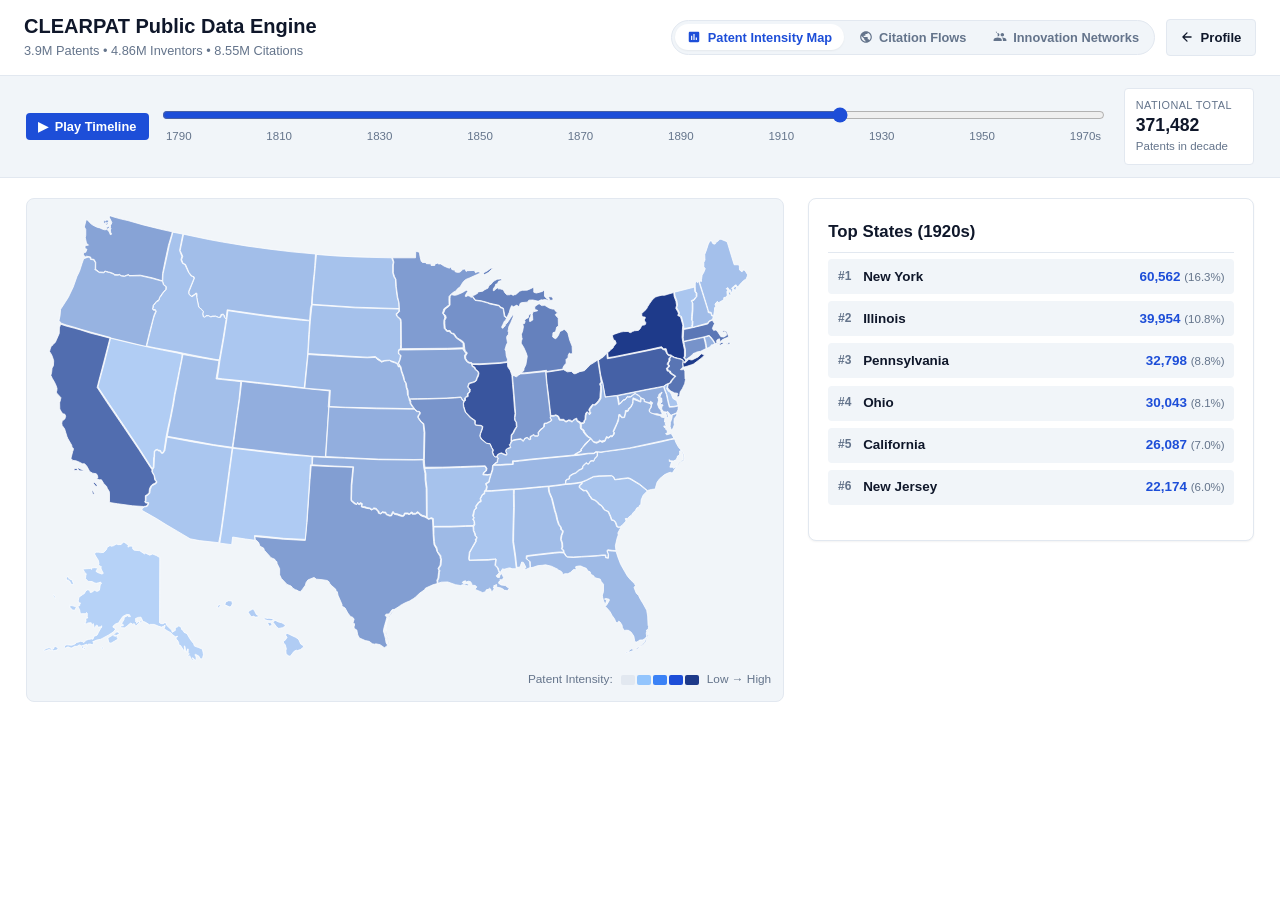
==== clearpat.html @ 2afd8d0b "Restore Pre-1836 to innovation networks slider alongside 1840s-1970s" ====
<!DOCTYPE html>
<html lang="en" data-theme="light">
<head>
  <meta charset="UTF-8">
  <meta name="viewport" content="width=device-width, initial-scale=1.0">
  <title>CLEARPAT Historical USPTO Data Engine | Dr. Sergio Gabriel Petralia</title>
  <meta name="description" content="Dedicated fullscreen public data engine exploring 3.9M USPTO patents, 4.86M inventors, and 8.55M citation flows across 185 years of American technological history.">
  <link rel="stylesheet" href="style.css?v=20260930b">
  <link rel="preconnect" href="https://fonts.googleapis.com">
  <link rel="preconnect" href="https://fonts.gstatic.com" crossorigin>
  <link href="https://fonts.googleapis.com/css2?family=Plus+Jakarta+Sans:wght@400;500;600;700;800&family=Space+Grotesk:wght@500;700&family=JetBrains+Mono:wght@400;500&display=swap" rel="stylesheet">
</head>
<body class="standalone-explorer-page">

  <div class="explorer-modal-window standalone-window" onclick="event.stopPropagation()">
      
      <!-- Modal Header -->
      <div class="modal-exp-header">
        <div class="exp-header-info">
          <h2 class="exp-modal-title">CLEARPAT Public Data Engine</h2>
          <p class="exp-modal-sub">3.9M Patents &bull; 4.86M Inventors &bull; 8.55M Citations</p>
        </div>

        <div class="exp-header-actions">
          <div class="explorer-tabs">
            <button id="tab-intensity" class="tab-btn active" onclick="setExplorerMode('intensity')">
              <svg class="tab-icon" viewBox="0 0 24 24"><path d="M19 3H5c-1.1 0-2 .9-2 2v14c0 1.1.9 2 2 2h14c1.1 0 2-.9 2-2V5c0-1.1-.9-2-2-2zM9 17H7v-7h2v7zm4 0h-2V7h2v10zm4 0h-2v-4h2v4z"/></svg>
              Patent Intensity Map
            </button>
            <button id="tab-citations" class="tab-btn" onclick="setExplorerMode('citations')">
              <svg class="tab-icon" viewBox="0 0 24 24"><path d="M12 2C6.48 2 2 6.48 2 12s4.48 10 10 10 10-4.48 10-10S17.52 2 12 2zm-1 17.93c-3.95-.49-7-3.85-7-7.93 0-.62.08-1.21.21-1.79L9 15v1c0 1.1.9 2 2 2v1.93zm6.9-2.54c-.26-.81-1-1.39-1.9-1.39h-1v-3c0-.55-.45-1-1-1H8v-2h2c.55 0 1-.45 1-1V7h2c1.1 0 2-.9 2-2v-.41c2.93 1.19 5 4.06 5 7.41 0 2.08-.8 3.97-2.1 5.39z"/></svg>
              Citation Flows
            </button>
            <button id="tab-networks" class="tab-btn" onclick="setExplorerMode('networks')">
              <svg class="tab-icon" viewBox="0 0 24 24"><path d="M16 11c1.66 0 2.99-1.34 2.99-3S17.66 5 16 5c-1.66 0-3 1.34-3 3s1.34 3 3 3zm-8 0c1.66 0 2.99-1.34 2.99-3S9.66 5 8 5C6.34 5 5 6.34 5 3s1.34 3 3 3zm0 2c-2.33 0-7 1.17-7 3.5V19h14v-2.5c0-2.33-4.67-3.5-7-3.5zm8 0c-.29 0-.62.02-.97.05 1.16.84 1.97 1.97 1.97 3.45V19h6v-2.5c0-2.33-4.67-3.5-7-3.5z"/></svg>
              Innovation Networks
            </button>
          </div>
          <a href="index.html" class="btn-back-home" title="Return to Sergio Gabriel Petralia Academic Website">
            <svg viewBox="0 0 24 24" width="14" height="14" fill="none" stroke="currentColor" stroke-width="2.2" stroke-linecap="round" stroke-linejoin="round">
              <path d="M19 12H5M12 19l-7-7 7-7"/>
            </svg>
            Profile
          </a>
        </div>
      </div>

      <!-- Controls Row -->
      <div class="modal-exp-controls">
        
        <!-- Controls: Intensity Mode -->
        <div id="intensity-controls" class="control-panel-inner">
          <div class="timeline-slider-wrap">
            <div class="slider-row">
              <button id="play-btn" class="btn-play" onclick="togglePlayDecades()">
                <span id="play-icon">▶</span> <span id="play-text">Play Timeline</span>
              </button>
              <div class="slider-track-wrap" style="flex: 1; display: flex; flex-direction: column;">
                <input type="range" id="decade-slider" min="0" max="18" value="13" step="1" oninput="onDecadeSlider(this.value)" style="width: 100%;">
                <div class="decade-ticks">
                  <span>1790</span><span>1810</span><span>1830</span><span>1850</span><span>1870</span><span>1890</span><span>1910</span><span>1930</span><span>1950</span><span>1970s</span>
                </div>
              </div>
            </div>
          </div>

          <div class="kpi-mini-grid">
            <div class="kpi-box">
              <span class="kpi-title">National Total</span>
              <span id="kpi-total" class="kpi-number">415,283</span>
              <span class="kpi-sub">Patents in decade</span>
            </div>
          </div>
        </div>

        <!-- Controls: Citation Flows Mode with Time Slider -->
        <div id="citations-controls" class="control-panel-inner" style="display: none;">
          <div class="citation-top-controls">
            
            <div class="select-group">
              <label for="flow-state-select">Focus State:</label>
              <select id="flow-state-select" onchange="onStateSelectChange(this.value)">
                <!-- populated dynamically -->
              </select>
            </div>

            <!-- Era Slider for Citations -->
            <div class="citation-era-wrap">
              <div class="era-chip-group">
                <button class="era-chip active" onclick="setCitationEra('All', this)">All</button>
                <button class="era-chip" onclick="setCitationEra('1836–1874', this)">1836–1874</button>
                <button class="era-chip" onclick="setCitationEra('1875–1899', this)">1875–1899</button>
                <button class="era-chip" onclick="setCitationEra('1900–1924', this)">1900–1924</button>
                <button class="era-chip" onclick="setCitationEra('1925–1949', this)">1925–1949</button>
                <button class="era-chip" onclick="setCitationEra('1950–1975', this)">1950–1975</button>
              </div>
            </div>

            <div class="flow-dir-toggle">
              <span class="dir-label">Direction:</span>
              <button id="btn-dir-out" class="btn-chip active" onclick="setCitationDirection('outflow')">
                Citing &rarr;
              </button>
              <button id="btn-dir-in" class="btn-chip" onclick="setCitationDirection('inflow')">
                Cited By &larr;
              </button>
            </div>

          </div>

        </div>

        <!-- Controls: Innovation Networks Mode (Decade-Aware Firm Co-Inventorship) -->
        <div id="networks-controls" class="control-panel-inner" style="display: none;">
          
          <div class="network-decade-bar">
            <div class="network-decade-slider-wrap">
                            <input type="range" id="net-decade-slider" min="0" max="14" value="9" step="1" oninput="onNetDecadeSlider(this.value)">
              <div class="net-decade-ticks">
                <span style="left: 0%;">Pre-1836</span>
                <span style="left: 7.14%;">1840s</span>
                <span style="left: 14.29%;">1850s</span>
                <span style="left: 21.43%;">1860s</span>
                <span style="left: 28.57%;">1870s</span>
                <span style="left: 35.71%;">1880s</span>
                <span style="left: 42.86%;">1890s</span>
                <span style="left: 50%;">1900s</span>
                <span style="left: 57.14%;">1910s</span>
                <span style="left: 64.29%;" class="active-tick">1920s</span>
                <span style="left: 71.43%;">1930s</span>
                <span style="left: 78.57%;">1940s</span>
                <span style="left: 85.71%;">1950s</span>
                <span style="left: 92.86%;">1960s</span>
                <span style="left: 100%;">1970s</span>
              </div>
            </div>
          </div>

          <!-- Dynamic Corporate Lab Tiles for selected decade -->
          <div class="firm-tiles-wrap">
            <span class="firm-tiles-label">Top Patentees:</span>
            <div id="firm-tiles-container" class="firm-tiles-grid">
              <!-- Dynamically rendered per decade -->
            </div>
          </div>

          

        </div>

      </div>

      <!-- Main Visual Stage -->
      <div id="modal-stage" class="modal-exp-stage mode-intensity">
        
        <!-- Left: SVG US Map Canvas -->
        <div class="map-container-wrap">
          <svg id="us-patent-map" viewBox="174 100 959 593" preserveAspectRatio="xMidYMid meet">
            <defs>
              <linearGradient id="flow-grad" x1="0%" y1="0%" x2="100%" y2="100%">
                <stop offset="0%" stop-color="#3b82f6" stop-opacity="0.85"/>
                <stop offset="100%" stop-color="#f59e0b" stop-opacity="0.95"/>
              </linearGradient>
            </defs>
            <g id="states-group"></g>
            <g id="flows-group"></g>
            <g id="nodes-group"></g>
          </svg>

          <!-- Interactive SVG Network Graph -->
          <svg id="network-graph-svg" viewBox="0 0 920 560" preserveAspectRatio="xMidYMid meet" style="display: none; width: 100%; height: auto;">
            <defs>
              <filter id="net-glow" x="-20%" y="-20%" width="140%" height="140%">
                <feGaussianBlur stdDeviation="3" result="blur" />
                <feComposite in="SourceGraphic" in2="blur" operator="over" />
              </filter>
            </defs>
            <g id="net-edges-group"></g>
            <g id="net-nodes-group"></g>
            <g id="net-labels-group"></g>
          </svg>

          <!-- Interactive Tooltip -->
          <div id="map-tooltip" class="map-tooltip">
            <div id="tooltip-state" class="tooltip-state-name">State</div>
            <div id="tooltip-patents" class="tooltip-stat">0 patents</div>
            <div id="tooltip-entities" class="tooltip-entities"></div>
          </div>

          <div class="map-legend">
            <span class="legend-label">Patent Intensity:</span>
            <div class="legend-scale">
              <span class="legend-box" style="background: #e2e8f0;"></span>
              <span class="legend-box" style="background: #93c5fd;"></span>
              <span class="legend-box" style="background: #3b82f6;"></span>
              <span class="legend-box" style="background: #1d4ed8;"></span>
              <span class="legend-box" style="background: #1e3a8a;"></span>
            </div>
            <span class="legend-cap">Low &rarr; High</span>
          </div>


        </div>

        <!-- Right Side Panel (Used in Intensity and Inventors modes) -->
        <div id="explorer-sidebar" class="explorer-sidebar">
          
          <!-- Intensity Sidebar -->
          <div id="sidebar-intensity-view">
            <h4 class="sidebar-heading">Top States (<span id="sidebar-decade">1920s</span>)</h4>
            <div id="top-states-list" class="rank-list"></div>

          </div>

          <!-- Network Inspection Sidebar -->
          <div id="sidebar-network-view" style="display: none;">
            <div class="sidebar-header-row" style="margin-bottom: 0.6rem; align-items: center;">
              <h4 class="sidebar-heading" id="network-sidebar-title" style="margin: 0;">Top Inventors</h4>
              <button id="btn-reset-focus" class="btn-chip" style="font-size: 0.72rem; padding: 0.15rem 0.5rem; display: none;" onclick="resetToFirmOverview()">← All Inventors</button>
            </div>
            
            <div id="network-active-card" class="network-detail-card">
              <div class="net-card-badge" id="net-card-type" style="display: none;"></div>
              <h3 id="net-card-title" style="display: none; margin-bottom: 0.35rem;"></h3>
              <div class="net-card-domain" id="net-card-subtitle" style="display: none;"></div>
              <div class="net-card-metrics" id="net-card-metrics" style="display: none;"></div>
              <div class="net-card-connections" style="margin-top: 0;">
                <span class="net-conn-title" id="net-conn-header" style="display: none;"></span>
                <div id="net-conn-list" class="net-conn-pills"></div>
              </div>
            </div>
          </div>

          <!-- Citation Inspection Sidebar -->
          <div id="sidebar-citation-view" style="display: none;">
            <div class="sidebar-header-row" style="margin-bottom: 0.6rem; align-items: center; justify-content: space-between;">
              <h4 class="sidebar-heading" id="citation-sidebar-title" style="margin: 0;">Citations</h4>
              <span id="citation-sidebar-badge" class="net-card-badge" style="font-size: 0.68rem; margin: 0; padding: 0.15rem 0.45rem;">All</span>
            </div>

            <!-- Citation Sidebar Subtabs -->
            <div class="citation-sidebar-subtabs">
              <button id="cit-subtab-interstate" class="cit-subtab-btn active" onclick="switchCitationSubtab('interstate')">Interstate</button>
              <button id="cit-subtab-foreign" class="cit-subtab-btn" onclick="switchCitationSubtab('foreign')">Foreign</button>
            </div>

            <!-- Subtab 1: Interstate Flows list -->
            <div id="cit-panel-interstate" class="cit-panel-view">
              <div id="cit-interstate-list" class="rank-list"></div>
            </div>

            <!-- Subtab 2: Foreign Citations list -->
            <div id="cit-panel-foreign" class="cit-panel-view" style="display: none;">
              <div id="cit-foreign-list" class="rank-list"></div>
            </div>
          </div>

        </div>

      </div>

    </div>

  <script src="clearpat_data.js"></script>
  <script src="script.js"></script>
</body>
</html>
---- style.css ----
/* ==========================================================================
   ACADEMIC RESEARCH PROFILE STYLESHEET
   Dr. Sergio Gabriel Petralia - Utrecht University
   Features:
   - 3 Switchable Aesthetic Modes: Editorial (Default), Barron Compact, LaTeX Paper
   - Full Dark / Light Theme Support
   - Pure CSS variables, zero external network dependencies
   ========================================================================== */

/* --------------------------------------------------------------------------
   1. COLOR & DESIGN TOKENS (LIGHT & DARK THEMES)
   -------------------------------------------------------------------------- */
:root {
  /* Common Accents */
  --color-primary: #1d4ed8;
  --color-primary-hover: #1e40af;
  --color-primary-light: rgba(29, 78, 216, 0.08);
  --color-accent: #0f766e;
  --color-accent-light: rgba(15, 118, 110, 0.1);
  --color-gold: #b45309;
  
  /* Light Theme (Default) */
  --bg-page: #f8fafc;
  --bg-card: #ffffff;
  --bg-subtle: #f1f5f9;
  --bg-toolbar: #0f172a;
  --text-toolbar: #f8fafc;
  
  --text-main: #1e293b;
  --text-muted: #64748b;
  --text-heading: #0f172a;
  --text-link: #2563eb;
  
  --border-light: #e2e8f0;
  --border-card: #cbd5e1;
  --border-hover: #94a3b8;
  
  --shadow-sm: 0 1px 2px 0 rgba(0, 0, 0, 0.05);
  --shadow-md: 0 4px 6px -1px rgba(0, 0, 0, 0.07), 0 2px 4px -2px rgba(0, 0, 0, 0.05);
  --shadow-lg: 0 10px 15px -3px rgba(0, 0, 0, 0.08), 0 4px 6px -4px rgba(0, 0, 0, 0.04);
  
  --radius-sm: 4px;
  --radius-md: 8px;
  --radius-lg: 12px;
  --radius-full: 9999px;

  /* Typography Fallbacks */
  --font-sans: -apple-system, BlinkMacSystemFont, "Segoe UI", Roboto, "Helvetica Neue", Arial, sans-serif;
  --font-serif: "Charter", "Bitstream Charter", "Sitka Text", "Cambria", "Georgia", serif;
  --font-mono: ui-monospace, SFMono-Regular, Menlo, Monaco, Consolas, "Liberation Mono", monospace;
  
  --font-body: var(--font-sans);
  --font-heading: var(--font-serif);
  
  --container-width: 1080px;
}

/* Dark Theme Overrides */
[data-theme="dark"] {
  --bg-page: #0b0f19;
  --bg-card: #151d2f;
  --bg-subtle: #1e293b;
  --bg-toolbar: #030712;
  --text-toolbar: #f3f4f6;
  
  --text-main: #cbd5e1;
  --text-muted: #94a3b8;
  --text-heading: #f8fafc;
  --text-link: #60a5fa;
  
  --border-light: #223049;
  --border-card: #2e3e5c;
  --border-hover: #475569;
  
  --shadow-sm: 0 1px 2px 0 rgba(0, 0, 0, 0.3);
  --shadow-md: 0 4px 6px -1px rgba(0, 0, 0, 0.4);
  --shadow-lg: 0 10px 15px -3px rgba(0, 0, 0, 0.5);
  
  --color-primary: #3b82f6;
  --color-primary-hover: #60a5fa;
  --color-primary-light: rgba(59, 130, 246, 0.15);
}

/* --------------------------------------------------------------------------
   2. SWITCHABLE DESIGN MODES (EDITORIAL vs. BARRON COMPACT vs. LATEX)
   -------------------------------------------------------------------------- */

/* Mode 1: Modern Editorial (Harvard / Stanford Economics aesthetic) */
[data-style="editorial"] {
  --font-body: var(--font-sans);
  --font-heading: var(--font-serif);
  --container-width: 1080px;
}
[data-style="editorial"] .hero-name {
  font-family: var(--font-serif);
  font-weight: 700;
  letter-spacing: -0.02em;
}
[data-style="editorial"] .section-title {
  font-family: var(--font-serif);
  font-size: 2rem;
  border-bottom: 2px solid var(--border-light);
  padding-bottom: 0.5rem;
}

/* Mode 2: High-Density Compact (Jon Barron CS / Quant aesthetic) */
[data-style="barron"] {
  --font-body: var(--font-sans);
  --font-heading: var(--font-sans);
  --container-width: 960px;
  --radius-md: 4px;
  --radius-lg: 6px;
}
[data-style="barron"] .hero-name {
  font-size: 2.2rem;
  font-weight: 800;
  letter-spacing: -0.03em;
}
[data-style="barron"] .pub-item {
  padding: 1rem 1.2rem;
  margin-bottom: 0.8rem;
  border-left: 3px solid var(--color-primary);
}
[data-style="barron"] .pub-title {
  font-size: 1.05rem;
  font-weight: 700;
  color: var(--color-primary);
}
[data-style="barron"] .section-title {
  font-size: 1.6rem;
  font-weight: 700;
  border-bottom: 1px solid var(--border-card);
  padding-bottom: 0.3rem;
}
[data-style="barron"] .data-grid {
  grid-template-columns: repeat(auto-fill, minmax(280px, 1fr));
  gap: 1rem;
}

/* Mode 3: Classic Paper (LaTeX / Computer Modern Academic aesthetic) */
[data-style="latex"] {
  --font-body: "Latin Modern Roman", "Computer Modern Roman", "Times New Roman", Times, serif;
  --font-heading: "Latin Modern Roman", "Computer Modern Roman", "Times New Roman", Times, serif;
  --bg-page: #ffffff;
  --bg-card: #ffffff;
  --bg-subtle: #fcfcfc;
  --border-light: #d1d5db;
  --border-card: #9ca3af;
  --container-width: 860px;
  --radius-sm: 0;
  --radius-md: 0;
  --radius-lg: 0;
  --radius-full: 0;
  --shadow-sm: none;
  --shadow-md: none;
  --shadow-lg: none;
}
[data-style="latex"] .hero-name {
  font-variant: small-caps;
  text-align: center;
  font-size: 2.4rem;
  margin-bottom: 0.3rem;
}
[data-style="latex"] .hero-subtitle {
  text-align: center;
  font-style: italic;
}
[data-style="latex"] .section-title {
  text-align: center;
  font-variant: small-caps;
  border-bottom: 1px solid #111;
  font-size: 1.5rem;
  letter-spacing: 0.05em;
}
[data-style="latex"] .pub-item {
  border: none;
  border-bottom: 1px dashed var(--border-light);
  background: transparent;
  padding: 1rem 0;
}
[data-style="latex"] .pub-title {
  font-weight: 700;
}
[data-style="latex"] .btn-academic,
[data-style="latex"] .btn-action {
  border-radius: 0;
  border: 1px solid #333;
  background: #fff;
  color: #111;
}

/* --------------------------------------------------------------------------
   3. GLOBAL RESET & BASE STYLES
   -------------------------------------------------------------------------- */
* {
  box-sizing: border-box;
  margin: 0;
  padding: 0;
}

html {
  scroll-behavior: smooth;
}

body {
  font-family: var(--font-body);
  background-color: var(--bg-page);
  color: var(--text-main);
  line-height: 1.65;
  font-size: 16px;
  transition: background-color 0.25s ease, color 0.25s ease;
}

a {
  color: var(--text-link);
  text-decoration: none;
  transition: color 0.15s ease, text-decoration 0.15s ease;
}
a:hover {
  text-decoration: underline;
}

/* --------------------------------------------------------------------------
   4. TOP TOOLBAR (DESIGN SWITCHER & THEME TOGGLE)
   -------------------------------------------------------------------------- */
.top-toolbar {
  background-color: var(--bg-toolbar);
  color: var(--text-toolbar);
  padding: 0.5rem 1rem;
  font-size: 0.85rem;
  position: sticky;
  top: 0;
  z-index: 1000;
  box-shadow: 0 2px 8px rgba(0, 0, 0, 0.15);
}
.toolbar-container {
  max-width: var(--container-width);
  margin: 0 auto;
  display: flex;
  justify-content: space-between;
  align-items: center;
  flex-wrap: wrap;
  gap: 0.75rem;
}
.toolbar-brand {
  display: flex;
  align-items: center;
  gap: 0.5rem;
  font-size: 0.85rem;
}
.live-dot {
  width: 8px;
  height: 8px;
  background-color: #22c55e;
  border-radius: 50%;
  display: inline-block;
  box-shadow: 0 0 6px #22c55e;
}
.toolbar-controls {
  display: flex;
  align-items: center;
  gap: 1rem;
}
.control-group {
  display: flex;
  align-items: center;
  gap: 0.4rem;
}
.control-group label {
  color: #94a3b8;
  font-size: 0.8rem;
}
.control-group select {
  background-color: #1e293b;
  color: #f8fafc;
  border: 1px solid #475569;
  border-radius: var(--radius-sm);
  padding: 0.25rem 0.6rem;
  font-size: 0.82rem;
  cursor: pointer;
  outline: none;
}
.control-group select:focus {
  border-color: #3b82f6;
}
.btn-tool {
  background-color: #1e293b;
  color: #f8fafc;
  border: 1px solid #475569;
  padding: 0.25rem 0.65rem;
  border-radius: var(--radius-sm);
  font-size: 0.82rem;
  cursor: pointer;
  display: inline-flex;
  align-items: center;
  gap: 0.35rem;
  transition: all 0.15s ease;
}
.btn-tool:hover {
  background-color: #334155;
  border-color: #64748b;
}

/* --------------------------------------------------------------------------
   5. NAVIGATION
   -------------------------------------------------------------------------- */
.main-nav {
  background-color: var(--bg-card);
  border-bottom: 1px solid var(--border-light);
  position: sticky;
  top: 0;
  z-index: 900;
  backdrop-filter: blur(8px);
  -webkit-backdrop-filter: blur(8px);
}
.nav-container {
  max-width: var(--container-width);
  margin: 0 auto;
  padding: 0.8rem 1.5rem;
  display: flex;
  justify-content: space-between;
  align-items: center;
}
.nav-right {
  display: flex;
  align-items: center;
  gap: 1.5rem;
}
.btn-theme-nav {
  background: var(--bg-subtle);
  border: 1px solid var(--border-light);
  border-radius: var(--radius-full);
  width: 36px;
  height: 36px;
  display: flex;
  align-items: center;
  justify-content: center;
  cursor: pointer;
  font-size: 1.05rem;
  transition: all 0.2s ease;
  color: var(--text-heading);
  flex-shrink: 0;
}
.btn-theme-nav:hover {
  background: var(--bg-card);
  border-color: var(--color-primary);
  transform: scale(1.05);
}
.nav-logo {
  font-weight: 700;
  font-size: 1.15rem;
  color: var(--text-heading);
}
.nav-logo:hover {
  text-decoration: none;
  color: var(--color-primary);
}
.nav-links {
  list-style: none;
  display: flex;
  gap: 1.4rem;
}
.nav-links a {
  color: var(--text-muted);
  font-size: 0.92rem;
  font-weight: 500;
}
.nav-links a:hover {
  color: var(--color-primary);
  text-decoration: none;
}

/* --------------------------------------------------------------------------
   6. LAYOUT & SECTIONS
   -------------------------------------------------------------------------- */
.page-container {
  max-width: var(--container-width);
  margin: 0 auto;
  padding: 2.5rem 1.5rem 4rem 1.5rem;
}
.section {
  margin-bottom: 4rem;
}
.section-header {
  margin-bottom: 2rem;
}
.section-title {
  font-size: 1.85rem;
  color: var(--text-heading);
  margin-bottom: 0.4rem;
}
.section-desc {
  color: var(--text-muted);
  font-size: 1rem;
}

.badge-pill {
  display: inline-block;
  font-size: 0.75rem;
  font-weight: 600;
  text-transform: uppercase;
  letter-spacing: 0.05em;
  padding: 0.25rem 0.65rem;
  background-color: var(--color-primary-light);
  color: var(--color-primary);
  border-radius: var(--radius-full);
  margin-bottom: 0.6rem;
}

/* --------------------------------------------------------------------------
   7. HERO / PROFILE SECTION
   -------------------------------------------------------------------------- */
.hero-section {
  padding-bottom: 2.5rem;
  border-bottom: 1px solid var(--border-light);
}
.hero-grid {
  display: grid;
  grid-template-columns: 260px 1fr;
  gap: 2.5rem;
  align-items: start;
}
.hero-avatar-col {
  display: flex;
  flex-direction: column;
  align-items: center;
}
.avatar-frame {
  width: 220px;
  height: 220px;
  border-radius: var(--radius-lg);
  overflow: hidden;
  box-shadow: var(--shadow-md);
  border: 3px solid var(--bg-card);
  margin-bottom: 0;
  background-color: var(--bg-subtle);
}
.profile-img {
  width: 100%;
  height: 100%;
  object-fit: cover;
  display: block;
}
.profile-meta-card {
  width: 100%;
  background-color: var(--bg-card);
  border: 1px solid var(--border-light);
  border-radius: var(--radius-md);
  padding: 0.85rem 1rem;
  box-shadow: var(--shadow-sm);
}
.meta-item {
  display: flex;
  flex-direction: column;
  margin-bottom: 0.6rem;
}
.meta-item:last-child {
  margin-bottom: 0;
}
.meta-label {
  font-size: 0.72rem;
  text-transform: uppercase;
  letter-spacing: 0.04em;
  color: var(--text-muted);
}
.meta-value {
  font-size: 0.85rem;
  font-weight: 600;
  color: var(--text-heading);
}

.hero-bio-col {
  display: flex;
  flex-direction: column;
}
.hero-name {
  font-size: 2.4rem;
  color: var(--text-heading);
  line-height: 1.15;
  margin-bottom: 0.4rem;
}
.hero-subtitle {
  font-size: 1.15rem;
  color: var(--text-muted);
  font-weight: 500;
  margin-bottom: 1.25rem;
}
.bio-text {
  margin-bottom: 1rem;
  color: var(--text-main);
  font-size: 1.02rem;
  line-height: 1.7;
}

.profile-links {
  display: flex;
  flex-wrap: wrap;
  gap: 0.6rem;
  margin-top: 1rem;
}
.btn-academic {
  display: inline-flex;
  align-items: center;
  gap: 0.45rem;
  padding: 0.45rem 0.9rem;
  background-color: var(--bg-card);
  border: 1px solid var(--border-card);
  border-radius: var(--radius-md);
  color: var(--text-heading);
  font-size: 0.88rem;
  font-weight: 500;
  box-shadow: var(--shadow-sm);
  transition: all 0.15s ease;
}
.btn-academic:hover {
  background-color: var(--bg-subtle);
  border-color: var(--border-hover);
  text-decoration: none;
  transform: translateY(-1px);
}
.btn-academic.btn-primary {
  background-color: var(--color-primary);
  color: #ffffff;
  border-color: var(--color-primary);
}
.btn-academic.btn-primary:hover {
  background-color: var(--color-primary-hover);
}
.icon {
  width: 16px;
  height: 16px;
  fill: currentColor;
}

/* --------------------------------------------------------------------------
   8. WORK IN PROGRESS (TILES / GRID)
   -------------------------------------------------------------------------- */
.wip-grid {
  display: grid;
  grid-template-columns: repeat(3, 1fr);
  gap: 1.25rem;
  align-items: stretch;
}

@media (max-width: 960px) {
  .wip-grid {
    grid-template-columns: repeat(2, 1fr);
  }
}

@media (max-width: 640px) {
  .wip-grid {
    grid-template-columns: 1fr;
  }
}

.wip-card {
  background-color: var(--bg-card);
  border: 1px solid var(--border-light);
  border-radius: var(--radius-lg);
  padding: 1.5rem 1.35rem;
  box-shadow: var(--shadow-sm);
  display: flex;
  flex-direction: column;
  justify-content: flex-start;
  transition: all 0.25s cubic-bezier(0.16, 1, 0.3, 1);
  position: relative;
}

.wip-card:hover {
  border-color: var(--color-primary);
  box-shadow: var(--shadow-md);
  transform: translateY(-2px);
}

.wip-card-main {
  display: flex;
  flex-direction: column;
}

.wip-title {
  font-size: 1.05rem;
  font-weight: 700;
  color: var(--text-heading);
  line-height: 1.35;
  margin-bottom: 0.45rem;
  min-height: 4.5rem;
  display: flex;
  align-items: flex-start;
}

.wip-authors {
  font-size: 0.86rem;
  color: var(--text-body);
  line-height: 1.45;
  margin-bottom: 0.35rem;
  min-height: 2.75rem;
  display: flex;
  align-items: flex-start;
}

.wip-venue {
  font-size: 0.82rem;
  color: var(--text-muted);
  line-height: 1.4;
  margin-bottom: 0.75rem;
  min-height: 2.4rem;
  display: flex;
  align-items: flex-start;
}

@media (max-width: 640px) {
  .wip-title,
  .wip-authors,
  .wip-venue {
    min-height: auto;
  }
}

.wip-action-row {
  display: flex;
  gap: 0.6rem;
  align-items: center;
  flex-wrap: wrap;
  padding-bottom: 0.25rem;
}

/* Identical sizing & styling for both buttons in the WIP card */
.wip-action-row .btn-action,
.wip-action-row .btn-abstract {
  display: inline-flex;
  align-items: center;
  justify-content: center;
  gap: 0.35rem;
  height: 32px;
  min-width: 110px;
  padding: 0 0.85rem;
  box-sizing: border-box;
  font-size: 0.82rem;
  font-weight: 600;
  line-height: 1;
  border-radius: var(--radius-sm);
  border: 1px solid var(--border-light);
  background-color: var(--bg-subtle);
  color: var(--text-heading);
  text-decoration: none;
  cursor: pointer;
  transition: all 0.2s ease;
}

.wip-action-row .btn-action:hover,
.wip-action-row .btn-abstract:hover,
.wip-action-row .btn-abstract.active {
  background-color: var(--color-primary-light);
  border-color: var(--color-primary);
  color: var(--color-primary);
  text-decoration: none;
}

.wip-action-row .btn-abstract .chevron {
  font-size: 0.75rem;
  transition: transform 0.2s ease;
}

.wip-abstract-text {
  font-size: 0.82rem;
  color: var(--text-muted);
  line-height: 1.6;
  margin-top: 0.75rem;
  padding: 0.85rem 0.95rem;
  background-color: var(--bg-subtle);
  border-radius: var(--radius-sm);
  border-left: 3px solid var(--color-primary);
  animation: wipFadeDown 0.2s ease-out;
}

@keyframes wipFadeDown {
  from {
    opacity: 0;
    transform: translateY(-4px);
  }
  to {
    opacity: 1;
    transform: translateY(0);
  }
}

/* --------------------------------------------------------------------------
   9. DATA SPOTLIGHT
   -------------------------------------------------------------------------- */
.data-grid {
  display: grid;
  grid-template-columns: repeat(2, 1fr);
  gap: 1.5rem;
}

@media (max-width: 768px) {
  .data-grid {
    grid-template-columns: 1fr;
  }
  .modal-exp-header {
    flex-wrap: wrap;
    gap: 0.75rem;
  }
}

.data-card {
  background-color: var(--bg-card);
  border: 1px solid var(--border-light);
  border-radius: var(--radius-lg);
  padding: 1.6rem;
  box-shadow: var(--shadow-sm);
  display: flex;
  flex-direction: column;
  justify-content: space-between;
  transition: all 0.25s cubic-bezier(0.16, 1, 0.3, 1);
}
.data-card:hover {
  border-color: var(--color-primary);
  box-shadow: var(--shadow-md);
  transform: translateY(-2px);
}
.data-badge {
  align-self: flex-start;
  font-size: 0.72rem;
  font-weight: 600;
  padding: 0.2rem 0.55rem;
  background-color: var(--color-accent-light);
  color: var(--color-accent);
  border-radius: var(--radius-full);
  margin-bottom: 0.6rem;
}
.data-card h3 {
  font-size: 1.3rem;
  color: var(--text-heading);
  margin-bottom: 0.25rem;
}
.data-sub {
  font-size: 0.85rem;
  font-weight: 600;
  color: var(--color-primary);
  margin-bottom: 0.8rem;
}
.data-card p {
  font-size: 0.9rem;
  color: var(--text-main);
  line-height: 1.6;
  margin-bottom: 0.8rem;
  flex-grow: 1;
}
.data-authors {
  font-size: 0.82rem;
  color: var(--text-muted);
  font-style: italic;
  margin-bottom: 1rem;
}
.card-links {
  display: flex;
  align-items: center;
  gap: 0.6rem;
  flex-wrap: wrap;
  margin-top: auto;
  padding-top: 1rem;
  border-top: 1px solid var(--border-light);
}

.card-links .btn-launch-explorer {
  display: inline-flex;
  align-items: center;
  justify-content: center;
  white-space: nowrap;
  gap: 0.35rem;
  height: 32px;
  padding: 0 0.85rem;
  box-sizing: border-box;
  font-size: 0.82rem;
  font-weight: 600;
  line-height: 1;
  border-radius: var(--radius-sm);
  background-color: var(--color-primary);
  color: #ffffff;
  border: 1px solid var(--color-primary);
  cursor: pointer;
  transition: all 0.2s ease;
}
.card-links .btn-launch-explorer:hover {
  background-color: var(--color-primary-hover);
  border-color: var(--color-primary-hover);
}

.card-links .spark-icon {
  display: inline-block;
  color: #fbbf24;
  margin-right: 0.15rem;
  font-size: 0.95em;
  line-height: 1;
}

.card-links .link-btn {
  display: inline-flex;
  align-items: center;
  justify-content: center;
  white-space: nowrap;
  height: 32px;
  padding: 0 0.85rem;
  box-sizing: border-box;
  font-size: 0.82rem;
  font-weight: 600;
  line-height: 1;
  border-radius: var(--radius-sm);
  border: 1px solid var(--border-light);
  background-color: var(--bg-subtle);
  color: var(--text-heading);
  text-decoration: none;
  cursor: pointer;
  transition: all 0.2s ease;
}
.card-links .link-btn:hover {
  background-color: var(--color-primary-light);
  border-color: var(--color-primary);
  color: var(--color-primary);
  text-decoration: none;
}

.tag-status {
  font-size: 0.75rem;
  font-weight: 600;
  color: var(--color-gold);
  background-color: rgba(180, 83, 9, 0.1);
  padding: 0.25rem 0.5rem;
  border-radius: var(--radius-sm);
}

/* --------------------------------------------------------------------------
   10. PUBLICATIONS SECTION & FILTERS
   -------------------------------------------------------------------------- */
.pub-filter-bar {
  display: flex;
  gap: 0.5rem;
  flex-wrap: wrap;
  margin-bottom: 1.8rem;
}
.filter-btn {
  padding: 0.4rem 0.85rem;
  font-size: 0.85rem;
  border: 1px solid var(--border-card);
  background-color: var(--bg-card);
  color: var(--text-muted);
  border-radius: var(--radius-full);
  cursor: pointer;
  transition: all 0.15s ease;
}
.filter-btn:hover {
  background-color: var(--bg-subtle);
  color: var(--text-heading);
}
.filter-btn.active {
  background-color: var(--color-primary);
  color: #ffffff;
  border-color: var(--color-primary);
}

.publications-list {
  display: flex;
  flex-direction: column;
  gap: 1rem;
}
.pub-item {
  background-color: var(--bg-card);
  border: 1px solid var(--border-light);
  border-radius: var(--radius-md);
  padding: 1.1rem 1.45rem;
  box-shadow: var(--shadow-sm);
  transition: all 0.2s ease;
  position: relative;
}
.pub-item:hover {
  border-color: var(--border-hover);
  box-shadow: var(--shadow-md);
}

.pub-header-row {
  display: flex;
  justify-content: space-between;
  align-items: center;
  margin-bottom: 0.45rem;
  gap: 0.8rem;
}

.pub-badges {
  display: inline-flex;
  align-items: center;
  gap: 0.45rem;
}

.pub-type-badge {
  display: inline-flex;
  align-items: center;
  font-size: 0.72rem;
  font-weight: 600;
  text-transform: uppercase;
  letter-spacing: 0.03em;
  padding: 0.15rem 0.5rem;
  border-radius: var(--radius-sm);
  background-color: rgba(59, 130, 246, 0.08);
  color: var(--color-primary);
  border: 1px solid rgba(59, 130, 246, 0.2);
}

.pub-type-badge.type-book {
  background-color: rgba(147, 51, 234, 0.08);
  color: #9333ea;
  border-color: rgba(147, 51, 234, 0.2);
}

.pub-year-badge {
  display: inline-flex;
  align-items: center;
  font-size: 0.72rem;
  font-weight: 700;
  padding: 0.15rem 0.5rem;
  border-radius: var(--radius-sm);
  background-color: var(--bg-subtle);
  color: var(--text-muted);
  border: 1px solid var(--border-light);
}

.pub-doi-btn {
  display: inline-flex;
  align-items: center;
  justify-content: center;
  height: 28px;
  padding: 0 0.75rem;
  box-sizing: border-box;
  font-size: 0.78rem;
  font-weight: 600;
  line-height: 1;
  border-radius: var(--radius-sm);
  border: 1px solid var(--border-light);
  background-color: var(--bg-subtle);
  color: var(--color-primary);
  text-decoration: none;
  cursor: pointer;
  white-space: nowrap;
  transition: all 0.15s ease;
  margin-left: auto;
}

.pub-doi-btn:hover {
  background-color: var(--color-primary);
  color: #ffffff;
  border-color: var(--color-primary);
  text-decoration: none;
}

.pub-title {
  font-size: 1.1rem;
  color: var(--text-heading);
  line-height: 1.35;
  margin-bottom: 0.25rem;
}
.pub-authors {
  font-size: 0.9rem;
  color: var(--text-main);
  margin-bottom: 0.2rem;
}
.pub-venue {
  font-size: 0.88rem;
  color: var(--text-muted);
  margin-bottom: 0;
}
.pub-summary {
  font-size: 0.88rem;
  color: var(--text-muted);
  line-height: 1.55;
  margin-bottom: 0.75rem;
}

.pub-actions {
  display: flex;
  align-items: center;
  gap: 0.5rem;
  flex-wrap: wrap;
}
.btn-action {
  font-size: 0.8rem;
  font-weight: 600;
  padding: 0.25rem 0.65rem;
  border: 1px solid var(--border-card);
  border-radius: var(--radius-sm);
  background-color: var(--bg-card);
  color: var(--text-heading);
  cursor: pointer;
  transition: all 0.15s ease;
}
.btn-action:hover {
  background-color: var(--color-primary-light);
  border-color: var(--color-primary);
  color: var(--color-primary);
  text-decoration: none;
}
.btn-action.btn-bib {
  color: var(--color-primary);
  border-color: var(--color-primary);
}
.btn-action.btn-primary {
  background-color: var(--color-primary);
  color: #ffffff;
  border-color: var(--color-primary);
}
.pub-note {
  font-size: 0.78rem;
  color: var(--text-muted);
  font-style: italic;
  margin-left: 0.5rem;
}

/* --------------------------------------------------------------------------
   11. TEACHING, HONORS & TIMELINE
   -------------------------------------------------------------------------- */
.teaching-grid {
  display: grid;
  grid-template-columns: repeat(auto-fill, minmax(300px, 1fr));
  gap: 1.5rem;
}
.teaching-card {
  background-color: var(--bg-card);
  border: 1px solid var(--border-light);
  border-radius: var(--radius-md);
  padding: 1.5rem;
  box-shadow: var(--shadow-sm);
}
.teaching-role {
  font-size: 0.75rem;
  font-weight: 700;
  text-transform: uppercase;
  color: var(--color-primary);
  margin-bottom: 0.3rem;
}
.teaching-card h3 {
  font-size: 1.2rem;
  color: var(--text-heading);
  margin-bottom: 0.8rem;
}
.teaching-list {
  list-style: disc;
  padding-left: 1.2rem;
}
.teaching-list li {
  font-size: 0.88rem;
  color: var(--text-main);
  margin-bottom: 0.5rem;
}

.two-col-grid {
  display: grid;
  grid-template-columns: 1fr 1fr;
  gap: 2rem;
}
.list-card {
  background-color: var(--bg-card);
  border: 1px solid var(--border-light);
  border-radius: var(--radius-md);
  padding: 1.6rem;
  box-shadow: var(--shadow-sm);
}
.list-card h3 {
  font-size: 1.25rem;
  color: var(--text-heading);
  margin-bottom: 1.2rem;
  padding-bottom: 0.4rem;
  border-bottom: 1px solid var(--border-light);
}
.timeline-list {
  list-style: none;
}
.timeline-list li {
  display: flex;
  gap: 1rem;
  margin-bottom: 1rem;
  font-size: 0.9rem;
}
.timeline-list .year {
  font-weight: 700;
  color: var(--color-primary);
  min-width: 45px;
}
.timeline-content {
  color: var(--text-main);
}

/* --------------------------------------------------------------------------
   12. CONTACT & CV BOX
   -------------------------------------------------------------------------- */
.contact-card-box {
  background-color: var(--bg-card);
  border: 1px solid var(--border-light);
  border-radius: var(--radius-lg);
  padding: 2.2rem;
  box-shadow: var(--shadow-sm);
  display: grid;
  grid-template-columns: 1.4fr 1fr;
  gap: 2.5rem;
}
.contact-info-col h3 {
  font-size: 1.4rem;
  color: var(--text-heading);
  margin-bottom: 0.2rem;
}
.contact-sub {
  color: var(--text-muted);
  font-size: 0.9rem;
  margin-bottom: 1.4rem;
}
.contact-details {
  display: flex;
  flex-direction: column;
  gap: 0.8rem;
}
.contact-row {
  display: flex;
  align-items: flex-start;
  gap: 0.8rem;
  font-size: 0.92rem;
}
.contact-row .icon {
  margin-top: 3px;
  flex-shrink: 0;
  color: var(--color-primary);
}

.cv-box {
  background-color: var(--bg-subtle);
  border: 1px dashed var(--border-card);
  border-radius: var(--radius-md);
  padding: 1.5rem;
  display: flex;
  flex-direction: column;
  justify-content: center;
  text-align: center;
}
.cv-box h4 {
  font-size: 1.2rem;
  color: var(--text-heading);
  margin-bottom: 0.4rem;
}
.cv-box p {
  font-size: 0.85rem;
  color: var(--text-muted);
  margin-bottom: 1.2rem;
}
.cv-download-btn {
  justify-content: center;
  padding: 0.6rem 1rem;
}
.file-hint {
  display: block;
  font-size: 0.75rem;
  color: var(--text-muted);
  margin-top: 0.8rem;
}

/* --------------------------------------------------------------------------
   13. BIBTEX MODAL
   -------------------------------------------------------------------------- */
.modal-backdrop {
  display: none;
  position: fixed;
  top: 0;
  left: 0;
  width: 100vw;
  height: 100vh;
  background-color: rgba(0, 0, 0, 0.6);
  z-index: 2000;
  justify-content: center;
  align-items: center;
  padding: 1.5rem;
}
.modal-backdrop.open {
  display: flex;
}
.modal-card {
  background-color: var(--bg-card);
  border-radius: var(--radius-md);
  width: 100%;
  max-width: 650px;
  box-shadow: var(--shadow-lg);
  border: 1px solid var(--border-card);
  overflow: hidden;
  animation: modalFadeIn 0.2s ease-out;
}
@keyframes modalFadeIn {
  from { opacity: 0; transform: scale(0.96); }
  to { opacity: 1; transform: scale(1); }
}
.modal-header {
  padding: 1rem 1.4rem;
  border-bottom: 1px solid var(--border-light);
  display: flex;
  justify-content: space-between;
  align-items: center;
}
.modal-header h3 {
  font-size: 1.1rem;
  color: var(--text-heading);
}
.modal-close {
  background: none;
  border: none;
  font-size: 1.5rem;
  color: var(--text-muted);
  cursor: pointer;
}
.modal-body {
  padding: 1.2rem 1.4rem;
  max-height: 50vh;
  overflow-y: auto;
  background-color: var(--bg-subtle);
}
.modal-body pre {
  font-family: var(--font-mono);
  font-size: 0.85rem;
  color: var(--text-main);
  white-space: pre-wrap;
  word-break: break-all;
}
.modal-footer {
  padding: 0.8rem 1.4rem;
  border-top: 1px solid var(--border-light);
  display: flex;
  align-items: center;
  gap: 0.8rem;
}
.copy-status {
  font-size: 0.85rem;
  color: #16a34a;
  font-weight: 600;
}

/* --------------------------------------------------------------------------
   14. FOOTER
   -------------------------------------------------------------------------- */
.site-footer {
  border-top: 1px solid var(--border-light);
  padding: 2.5rem 1.5rem;
  text-align: center;
  color: var(--text-muted);
  font-size: 0.85rem;
}
.footer-container {
  max-width: var(--container-width);
  margin: 0 auto;
}
.footer-sub {
  margin-top: 0.3rem;
  font-size: 0.78rem;
}

/* --------------------------------------------------------------------------
   15. RESPONSIVE BREAKPOINTS
   -------------------------------------------------------------------------- */
@media (max-width: 860px) {
  .hero-grid {
    grid-template-columns: 1fr;
    text-align: center;
  }
  .hero-avatar-col {
    margin: 0 auto;
  }
  .profile-links {
    justify-content: center;
  }
  .two-col-grid {
    grid-template-columns: 1fr;
  }
  .contact-card-box {
    grid-template-columns: 1fr;
  }
  .nav-links {
    display: none; /* can be expanded into mobile drawer */
  }
}

/* --------------------------------------------------------------------------
   TEACHING 2-COLUMN & CLEAN CONTACT CARD
   -------------------------------------------------------------------------- */
.teaching-grid-two {
  display: grid;
  grid-template-columns: 1fr 1fr;
  gap: 1.5rem;
}
@media (max-width: 768px) {
  .teaching-grid-two {
    grid-template-columns: 1fr;
  }
}

.contact-single-card {
  background-color: var(--bg-card);
  border: 1px solid var(--border-light);
  border-radius: var(--radius-lg);
  padding: 2.2rem;
  box-shadow: var(--shadow-sm);
}
.contact-single-card h3 {
  font-size: 1.4rem;
  color: var(--text-heading);
  margin-bottom: 0.2rem;
}
.contact-single-card .contact-sub {
  color: var(--text-muted);
  font-size: 0.95rem;
  margin-bottom: 1.8rem;
}
.contact-details-grid {
  display: grid;
  grid-template-columns: repeat(auto-fill, minmax(260px, 1fr));
  gap: 1.5rem;
}
.contact-details-grid .contact-row {
  display: flex;
  align-items: flex-start;
  gap: 0.8rem;
  font-size: 0.92rem;
}
.contact-details-grid .contact-row strong {
  display: block;
  font-size: 0.78rem;
  text-transform: uppercase;
  letter-spacing: 0.04em;
  color: var(--text-muted);
  margin-bottom: 0.2rem;
}


/* ==========================================================================
   CLEARPAT INTERACTIVE MAP & CITATION FLOW EXPLORER STYLES
   ========================================================================== */
.clearpat-explorer-card {
  background-color: var(--bg-card);
  border: 1px solid var(--border-card);
  border-radius: var(--radius-lg);
  padding: 1.8rem;
  margin-bottom: 2.5rem;
  box-shadow: var(--shadow-md);
  position: relative;
  overflow: hidden;
}

.explorer-header {
  display: flex;
  justify-content: space-between;
  align-items: flex-start;
  flex-wrap: wrap;
  gap: 1.2rem;
  margin-bottom: 1.5rem;
  padding-bottom: 1.2rem;
  border-bottom: 1px solid var(--border-light);
}
.explorer-title-group {
  max-width: 650px;
}
.explorer-badge {
  background-color: rgba(37, 99, 235, 0.12);
  color: var(--color-primary);
  font-weight: 700;
  margin-bottom: 0.5rem;
}
.explorer-title {
  font-size: 1.45rem;
  color: var(--text-heading);
  margin-bottom: 0.35rem;
  line-height: 1.25;
}
.explorer-subtitle {
  font-size: 0.88rem;
  color: var(--text-muted);
  line-height: 1.5;
}

/* Tabs */
.explorer-tabs {
  display: flex;
  background-color: var(--bg-subtle);
  padding: 0.25rem;
  border-radius: var(--radius-full);
  border: 1px solid var(--border-light);
  gap: 0.2rem;
}
.tab-btn {
  display: inline-flex;
  align-items: center;
  gap: 0.45rem;
  padding: 0.45rem 1rem;
  font-size: 0.84rem;
  font-weight: 600;
  border-radius: var(--radius-full);
  border: none;
  background: transparent;
  color: var(--text-muted);
  cursor: pointer;
  transition: all 0.15s ease;
}
.tab-btn:hover {
  color: var(--text-heading);
}
.tab-btn.active {
  background-color: var(--bg-card);
  color: var(--color-primary);
  box-shadow: var(--shadow-sm);
}
.tab-icon {
  width: 15px;
  height: 15px;
  fill: currentColor;
}

/* Controls Panel */
.explorer-controls-panel {
  background-color: var(--bg-subtle);
  border: 1px solid var(--border-light);
  border-radius: var(--radius-md);
  padding: 1.1rem 1.4rem;
  margin-bottom: 1.5rem;
}
.control-panel-inner {
  display: flex;
  justify-content: space-between;
  align-items: center;
  flex-wrap: wrap;
  gap: 1.5rem;
}
.timeline-slider-wrap {
  flex: 1;
  min-width: 320px;
}
.slider-header {
  display: flex;
  justify-content: space-between;
  align-items: center;
  margin-bottom: 0.5rem;
}
.control-label {
  font-size: 0.88rem;
  color: var(--text-heading);
}
.highlight-val {
  color: var(--color-primary);
  font-size: 1.05rem;
}
.era-tag {
  font-size: 0.76rem;
  font-weight: 600;
  background-color: rgba(15, 118, 110, 0.12);
  color: var(--color-accent);
  padding: 0.15rem 0.55rem;
  border-radius: var(--radius-sm);
}
.slider-row {
  display: flex;
  align-items: center;
  gap: 0.8rem;
}
.btn-play {
  display: inline-flex;
  align-items: center;
  gap: 0.4rem;
  padding: 0.35rem 0.8rem;
  background-color: var(--color-primary);
  color: #ffffff;
  border: none;
  border-radius: var(--radius-sm);
  font-size: 0.8rem;
  font-weight: 600;
  cursor: pointer;
  transition: all 0.15s ease;
  white-space: nowrap;
}
.btn-play:hover {
  background-color: var(--color-primary-hover);
}
#decade-slider {
  flex: 1;
  cursor: pointer;
  accent-color: var(--color-primary);
  height: 6px;
}
.decade-ticks {
  display: flex;
  justify-content: space-between;
  font-size: 0.72rem;
  color: var(--text-muted);
  margin-top: 0.3rem;
  padding: 0 4px;
}

.kpi-mini-grid {
  display: flex;
  gap: 1rem;
}
.kpi-box {
  background-color: var(--bg-card);
  border: 1px solid var(--border-light);
  border-radius: var(--radius-md);
  padding: 0.6rem 0.9rem;
  min-width: 140px;
  display: flex;
  flex-direction: column;
}
.kpi-title {
  font-size: 0.7rem;
  text-transform: uppercase;
  letter-spacing: 0.04em;
  color: var(--text-muted);
}
.kpi-number {
  font-size: 1.15rem;
  font-weight: 700;
  color: var(--text-heading);
  line-height: 1.2;
}
.kpi-sub {
  font-size: 0.72rem;
  color: var(--text-muted);
}

/* Citation Selector Controls */
.citation-selector-row {
  display: flex;
  align-items: center;
  flex-wrap: wrap;
  gap: 1.2rem;
  width: 100%;
}
.select-group {
  display: flex;
  align-items: center;
  gap: 0.5rem;
}
.select-group label {
  font-size: 0.85rem;
  font-weight: 600;
  color: var(--text-heading);
}
.select-group select {
  background-color: var(--bg-card);
  color: var(--text-heading);
  border: 1px solid var(--border-card);
  border-radius: var(--radius-sm);
  padding: 0.35rem 0.75rem;
  font-size: 0.88rem;
  font-weight: 500;
  outline: none;
  cursor: pointer;
}
.flow-dir-toggle {
  display: flex;
  align-items: center;
  gap: 0.5rem;
  flex-wrap: wrap;
}
.dir-label {
  font-size: 0.82rem;
  color: var(--text-muted);
}
.btn-chip {
  padding: 0.3rem 0.75rem;
  font-size: 0.78rem;
  font-weight: 600;
  background-color: var(--bg-card);
  border: 1px solid var(--border-card);
  border-radius: var(--radius-full);
  color: var(--text-muted);
  cursor: pointer;
  transition: all 0.15s ease;
}
.btn-chip:hover {
  color: var(--text-heading);
  border-color: var(--border-hover);
}
.btn-chip.active {
  background-color: var(--color-primary-light);
  color: var(--color-primary);
  border-color: var(--color-primary);
}
.flow-summary-banner {
  font-size: 0.8rem;
  color: var(--text-muted);
  font-style: italic;
  width: 100%;
  margin-top: 0.4rem;
}

/* Stage: Map + Sidebar */
.explorer-stage {
  display: grid;
  grid-template-columns: 1.6fr 1fr;
  gap: 1.5rem;
  align-items: start;
}
@media (max-width: 900px) {
  .explorer-stage {
    grid-template-columns: 1fr;
  }
}

.map-container-wrap {
  position: relative;
  background-color: var(--bg-subtle);
  border: 1px solid var(--border-light);
  border-radius: var(--radius-md);
  padding: 0.75rem;
  min-height: 380px;
  display: flex;
  flex-direction: column;
}
#us-patent-map {
  width: 100%;
  height: auto;
  display: block;
}

.map-loading-overlay {
  position: absolute;
  top: 50%;
  left: 50%;
  transform: translate(-50%, -50%);
  font-size: 0.9rem;
  font-weight: 600;
  color: var(--text-muted);
  display: none;
}

/* SVG State Styles */
.state-path {
  stroke: #ffffff;
  stroke-width: 1;
  stroke-linejoin: round;
  cursor: pointer;
  transition: fill 0.25s ease, stroke 0.15s ease, filter 0.15s ease;
}
[data-theme="dark"] .state-path {
  stroke: #1e293b;
}
.state-path:hover {
  stroke: #0f172a;
  stroke-width: 2;
  filter: brightness(1.12);
}
[data-theme="dark"] .state-path:hover {
  stroke: #f8fafc;
}
.state-path.state-selected {
  stroke: #f59e0b;
  stroke-width: 2.8;
  filter: drop-shadow(0 0 6px rgba(245, 158, 11, 0.6));
}
.state-path.state-partner {
  stroke: #3b82f6;
  stroke-width: 2;
}

/* Citation Arcs & Nodes */
.citation-arc {
  fill: none;
  stroke-linecap: round;
  pointer-events: none;
  animation: arcPulse 2s infinite ease-in-out;
}
@keyframes arcPulse {
  0% { opacity: 0.6; stroke-width: 2; }
  50% { opacity: 1; stroke-width: 3.5; }
  100% { opacity: 0.6; stroke-width: 2; }
}

.flow-node-center {
  fill: #f59e0b;
  stroke: #ffffff;
  stroke-width: 2;
  pointer-events: none;
}
.flow-node-target {
  fill: #3b82f6;
  stroke: #ffffff;
  stroke-width: 1.5;
  pointer-events: none;
}

/* Map Tooltip */
.map-tooltip {
  position: absolute;
  pointer-events: none;
  background-color: var(--bg-toolbar);
  color: var(--text-toolbar);
  padding: 0.5rem 0.8rem;
  border-radius: var(--radius-sm);
  font-size: 0.8rem;
  box-shadow: var(--shadow-lg);
  display: none;
  z-index: 100;
  max-width: 220px;
}
.tooltip-state-name {
  font-weight: 700;
  font-size: 0.88rem;
  margin-bottom: 0.15rem;
}
.tooltip-stat {
  color: #60a5fa;
  font-weight: 600;
  margin-bottom: 0.25rem;
}
.tooltip-extra {
  font-size: 0.72rem;
  color: #cbd5e1;
  border-top: 1px solid rgba(255, 255, 255, 0.15);
  padding-top: 0.2rem;
  margin-top: 0.2rem;
}

/* Map Legend */
.map-legend {
  display: flex;
  align-items: center;
  justify-content: flex-end;
  gap: 0.5rem;
  margin-top: 0.5rem;
  font-size: 0.75rem;
  color: var(--text-muted);
}
.legend-scale {
  display: flex;
  gap: 2px;
}
.legend-box {
  width: 14px;
  height: 10px;
  border-radius: 2px;
  display: inline-block;
}

/* Sidebar Drawer */
.explorer-sidebar {
  background-color: var(--bg-card);
  border: 1px solid var(--border-light);
  border-radius: var(--radius-md);
  padding: 1.2rem;
  box-shadow: var(--shadow-sm);
  display: flex;
  flex-direction: column;
}
.sidebar-heading {
  font-size: 1.05rem;
  color: var(--text-heading);
  margin-bottom: 0.4rem;
  border-bottom: 1px solid var(--border-light);
  padding-bottom: 0.4rem;
}
.sidebar-sub {
  font-size: 0.78rem;
  color: var(--text-muted);
  margin-bottom: 0.8rem;
}
.rank-list {
  display: flex;
  flex-direction: column;
  gap: 0.45rem;
  margin-bottom: 1rem;
}
.rank-row {
  display: flex;
  justify-content: space-between;
  align-items: center;
  padding: 0.4rem 0.6rem;
  background-color: var(--bg-subtle);
  border-radius: var(--radius-sm);
  font-size: 0.84rem;
  cursor: pointer;
  transition: all 0.15s ease;
}
.rank-row:hover {
  background-color: var(--color-primary-light);
  color: var(--color-primary);
}
.rank-left {
  display: flex;
  align-items: center;
  gap: 0.45rem;
}
.rank-num {
  font-size: 0.75rem;
  font-weight: 700;
  color: var(--text-muted);
  width: 18px;
}
.rank-name {
  font-weight: 600;
  color: var(--text-heading);
}
.rank-val {
  font-weight: 700;
  color: var(--color-primary);
}

.insight-box {
  background-color: var(--bg-subtle);
  border-left: 3px solid var(--color-accent);
  padding: 0.75rem 0.85rem;
  border-radius: 0 var(--radius-sm) var(--radius-sm) 0;
  font-size: 0.8rem;
  color: var(--text-muted);
  line-height: 1.5;
  margin-top: auto;
}
.insight-box strong {
  display: block;
  color: var(--text-heading);
  margin-bottom: 0.2rem;
  font-size: 0.82rem;
}

.explorer-footer {
  display: flex;
  justify-content: space-between;
  align-items: center;
  flex-wrap: wrap;
  gap: 0.5rem;
  margin-top: 1.2rem;
  padding-top: 0.8rem;
  border-top: 1px solid var(--border-light);
  font-size: 0.78rem;
  color: var(--text-muted);
}




/* ==========================================================================
   CLEARPAT DEDICATED FULLSCREEN MODAL & ENHANCED EXPLORER
   ========================================================================== */

/* Featured Card in Main Datasets Grid */
.data-card-featured {
  border: 2px solid var(--color-primary);
  background: linear-gradient(180deg, var(--bg-card) 0%, var(--bg-subtle) 100%);
  position: relative;
}
.card-top-row {
  display: flex;
  justify-content: space-between;
  align-items: center;
  gap: 0.5rem;
  margin-bottom: 0.6rem;
}
.btn-launch-explorer {
  background-color: var(--color-primary);
  color: #ffffff;
  border-color: var(--color-primary);
  font-size: 0.86rem;
  padding: 0.45rem 0.95rem;
  box-shadow: 0 2px 4px rgba(37, 99, 235, 0.25);
  cursor: pointer;
  border-radius: var(--radius-sm);
  font-weight: 600;
  display: inline-flex;
  align-items: center;
  gap: 0.35rem;
  transition: all 0.15s ease;
}
.btn-launch-explorer:hover {
  background-color: var(--color-primary-hover);
  transform: translateY(-1px);
}

/* Modal Overlay Backdrop */
.explorer-modal-backdrop {
  display: none;
  position: fixed;
  top: 0;
  left: 0;
  width: 100vw;
  height: 100vh;
  background-color: rgba(15, 23, 42, 0.75);
  backdrop-filter: blur(4px);
  z-index: 3000;
  justify-content: center;
  align-items: center;
  padding: 1.2rem;
  box-sizing: border-box;
}
.explorer-modal-backdrop.open {
  display: flex;
}

/* Modal Content Window */
.explorer-modal-window {
  background-color: var(--bg-card);
  width: 100%;
  max-width: 1220px;
  max-height: 94vh;
  border-radius: var(--radius-lg);
  border: 1px solid var(--border-card);
  box-shadow: 0 20px 25px -5px rgba(0, 0, 0, 0.35), 0 8px 10px -6px rgba(0, 0, 0, 0.25);
  display: flex;
  flex-direction: column;
  overflow: hidden;
  animation: modalPopIn 0.22s cubic-bezier(0.16, 1, 0.3, 1);
}
@keyframes modalPopIn {
  from { opacity: 0; transform: scale(0.97) translateY(10px); }
  to { opacity: 1; transform: scale(1) translateY(0); }
}

/* Modal Header */
.modal-exp-header {
  padding: 0.85rem 1.5rem;
  border-bottom: 1px solid var(--border-light);
  display: flex;
  justify-content: space-between;
  align-items: center;
  flex-wrap: nowrap;
  gap: 1.2rem;
  background-color: var(--bg-card);
}
.exp-header-info {
  flex: 1 1 auto;
  min-width: 0;
}
.exp-modal-title {
  font-size: 1.25rem;
  color: var(--text-heading);
  line-height: 1.2;
  margin-bottom: 0.15rem;
  white-space: nowrap;
}
.exp-modal-sub {
  font-size: 0.8rem;
  color: var(--text-muted);
  white-space: nowrap;
  overflow: hidden;
  text-overflow: ellipsis;
}
.exp-header-actions {
  display: flex;
  align-items: center;
  gap: 0.65rem;
  flex-shrink: 0;
}
.explorer-tabs {
  display: flex;
  background-color: var(--bg-subtle);
  padding: 0.2rem;
  border-radius: var(--radius-full);
  border: 1px solid var(--border-light);
  gap: 0.15rem;
  flex-shrink: 0;
}
.tab-btn {
  display: inline-flex;
  align-items: center;
  gap: 0.4rem;
  padding: 0.35rem 0.75rem;
  font-size: 0.8rem;
  font-weight: 600;
  border-radius: var(--radius-full);
  border: none;
  background: transparent;
  color: var(--text-muted);
  cursor: pointer;
  white-space: nowrap;
  transition: all 0.15s ease;
}
.tab-btn:hover {
  color: var(--text-heading);
}
.tab-btn.active {
  background-color: var(--bg-card);
  color: var(--color-primary);
  box-shadow: var(--shadow-sm);
}
.tab-icon {
  width: 14px;
  height: 14px;
  fill: currentColor;
}
.btn-close-modal {
  background: var(--bg-subtle);
  border: 1px solid var(--border-light);
  border-radius: var(--radius-sm);
  color: var(--text-muted);
  font-size: 1.4rem;
  width: 34px;
  height: 34px;
  display: flex;
  align-items: center;
  justify-content: center;
  cursor: pointer;
  transition: all 0.15s ease;
  line-height: 1;
}
.btn-close-modal:hover {
  background: #ef4444;
  color: #ffffff;
  border-color: #ef4444;
}

/* Modal Controls */
.modal-exp-controls {
  padding: 0.8rem 1.6rem;
  background-color: var(--bg-subtle);
  border-bottom: 1px solid var(--border-light);
}
.control-panel-inner {
  display: flex;
  justify-content: space-between;
  align-items: center;
  flex-wrap: wrap;
  gap: 1.2rem;
}
.timeline-slider-wrap {
  flex: 1;
  min-width: 320px;
}
.slider-header {
  display: flex;
  justify-content: space-between;
  align-items: center;
  margin-bottom: 0.4rem;
}
.control-label {
  font-size: 0.84rem;
  color: var(--text-heading);
}
.highlight-val {
  color: var(--color-primary);
  font-size: 0.98rem;
}
.era-tag {
  font-size: 0.74rem;
  font-weight: 600;
  background-color: rgba(15, 118, 110, 0.12);
  color: var(--color-accent);
  padding: 0.15rem 0.5rem;
  border-radius: var(--radius-sm);
}
.slider-row {
  display: flex;
  align-items: center;
  gap: 0.8rem;
}
.btn-play {
  display: inline-flex;
  align-items: center;
  gap: 0.4rem;
  padding: 0.35rem 0.8rem;
  background-color: var(--color-primary);
  color: #ffffff;
  border: none;
  border-radius: var(--radius-sm);
  font-size: 0.8rem;
  font-weight: 600;
  cursor: pointer;
  transition: all 0.15s ease;
  white-space: nowrap;
}
.btn-play:hover {
  background-color: var(--color-primary-hover);
}
#decade-slider {
  flex: 1;
  cursor: pointer;
  accent-color: var(--color-primary);
  height: 6px;
}
.decade-ticks {
  display: flex;
  justify-content: space-between;
  font-size: 0.72rem;
  color: var(--text-muted);
  margin-top: 0.25rem;
  padding: 0 4px;
}
.kpi-mini-grid {
  display: flex;
  gap: 0.8rem;
}
.kpi-box {
  background-color: var(--bg-card);
  border: 1px solid var(--border-light);
  border-radius: var(--radius-md);
  padding: 0.5rem 0.85rem;
  min-width: 130px;
  display: flex;
  flex-direction: column;
}
.kpi-title {
  font-size: 0.68rem;
  text-transform: uppercase;
  letter-spacing: 0.04em;
  color: var(--text-muted);
}
.kpi-number {
  font-size: 1.1rem;
  font-weight: 700;
  color: var(--text-heading);
  line-height: 1.2;
}
.kpi-sub {
  font-size: 0.72rem;
  color: var(--text-muted);
}

/* Citation Controls */
.citation-top-controls {
  display: flex;
  align-items: center;
  flex-wrap: wrap;
  gap: 1.2rem;
  width: 100%;
}
.select-group {
  display: flex;
  align-items: center;
  gap: 0.45rem;
}
.select-group label {
  font-size: 0.82rem;
  font-weight: 600;
  color: var(--text-heading);
}
.select-group select {
  background-color: var(--bg-card);
  color: var(--text-heading);
  border: 1px solid var(--border-card);
  border-radius: var(--radius-sm);
  padding: 0.35rem 0.65rem;
  font-size: 0.85rem;
  font-weight: 500;
  outline: none;
  cursor: pointer;
}
.citation-era-wrap {
  display: flex;
  align-items: center;
  gap: 0.5rem;
}
.era-chip-group {
  display: flex;
  background-color: var(--bg-card);
  border: 1px solid var(--border-card);
  border-radius: var(--radius-full);
  padding: 2px;
  gap: 2px;
}
.era-chip {
  padding: 0.25rem 0.65rem;
  font-size: 0.76rem;
  font-weight: 600;
  border: none;
  background: transparent;
  color: var(--text-muted);
  border-radius: var(--radius-full);
  cursor: pointer;
  transition: all 0.15s ease;
}
.era-chip:hover {
  color: var(--text-heading);
}
.era-chip.active {
  background-color: var(--color-primary);
  color: #ffffff;
}
.flow-dir-toggle {
  display: flex;
  align-items: center;
  gap: 0.4rem;
}
.dir-label {
  font-size: 0.8rem;
  color: var(--text-muted);
}
.btn-chip {
  padding: 0.3rem 0.75rem;
  font-size: 0.78rem;
  font-weight: 600;
  background-color: var(--bg-card);
  border: 1px solid var(--border-card);
  border-radius: var(--radius-full);
  color: var(--text-muted);
  cursor: pointer;
  transition: all 0.15s ease;
}
.btn-chip:hover {
  color: var(--text-heading);
}
.btn-chip.active {
  background-color: var(--color-primary-light);
  color: var(--color-primary);
  border-color: var(--color-primary);
}
.flow-summary-banner {
  font-size: 0.78rem;
  color: var(--text-muted);
  font-style: italic;
  width: 100%;
  margin-top: 0.3rem;
}

/* Stage Layout in Modal */
.modal-exp-stage {
  padding: 1.2rem 1.6rem;
  display: grid;
  gap: 1.5rem;
  align-items: start;
  overflow-y: auto;
  flex-grow: 1;
}

/* Mode-specific Layouts */
.modal-exp-stage.mode-intensity {
  grid-template-columns: 1.7fr 1fr;
}
.modal-exp-stage.mode-citations {
  grid-template-columns: minmax(0, 1.85fr) 300px;
}
.modal-exp-stage.mode-inventors {
  grid-template-columns: minmax(0, 1.85fr) 300px;
  align-items: start;
}
.modal-exp-stage.mode-inventors .map-container-wrap {
  display: flex;
  flex-direction: column;
  justify-content: center;
  align-items: center;
}
#sidebar-network-view .net-conn-pills {
  max-height: 36vh;
  overflow-y: auto;
  scrollbar-width: thin;
}
@media (max-width: 960px) {
  .modal-exp-stage.mode-intensity,
  .modal-exp-stage.mode-citations,
  .modal-exp-stage.mode-inventors {
    grid-template-columns: 1fr;
  }
}

/* Citation Sidebar Tabs & NPL Components */
.citation-sidebar-subtabs {
  display: flex;
  gap: 0.35rem;
  background-color: var(--bg-subtle);
  padding: 0.25rem;
  border-radius: var(--radius-sm);
  border: 1px solid var(--border-light);
  margin-bottom: 0.65rem;
}

.cit-subtab-btn {
  flex: 1;
  font-size: 0.74rem;
  font-weight: 500;
  padding: 0.3rem 0.25rem;
  background: transparent;
  border: none;
  border-radius: var(--radius-sm);
  color: var(--text-muted);
  cursor: pointer;
  transition: all 0.15s ease;
  text-align: center;
  white-space: nowrap;
}

.cit-subtab-btn:hover {
  color: var(--text-main);
  background-color: var(--bg-card);
}

.cit-subtab-btn.active {
  background-color: var(--color-primary);
  color: #ffffff;
  font-weight: 600;
  box-shadow: 0 1px 3px rgba(0, 0, 0, 0.12);
}

.cit-panel-desc {
  font-size: 0.75rem;
  color: var(--text-muted);
  margin-bottom: 0.5rem;
  font-style: italic;
}

.npl-rank-list {
  display: flex;
  flex-direction: column;
  gap: 0.5rem;
  max-height: 420px;
  overflow-y: auto;
  padding-right: 0.2rem;
}

.npl-item {
  background-color: var(--bg-subtle);
  border: 1px solid var(--border-light);
  border-radius: var(--radius-sm);
  padding: 0.5rem 0.6rem;
  transition: all 0.15s ease;
}

.npl-item:hover {
  border-color: var(--color-primary);
  background-color: var(--bg-card);
  box-shadow: 0 2px 5px rgba(0, 0, 0, 0.05);
}

.npl-header {
  display: flex;
  justify-content: space-between;
  align-items: center;
  gap: 0.5rem;
  margin-bottom: 0.25rem;
}

.npl-count {
  font-size: 0.72rem;
  font-weight: 700;
  color: var(--color-primary);
  background-color: var(--color-primary-light);
  padding: 0.1rem 0.45rem;
  border-radius: 9999px;
  white-space: nowrap;
}

.npl-years {
  font-size: 0.68rem;
  color: var(--text-muted);
  font-weight: 500;
}

.npl-title {
  font-size: 0.78rem;
  font-weight: 600;
  color: var(--text-main);
  line-height: 1.35;
  word-break: break-word;
}

/* Map Canvas */
.map-container-wrap {
  position: relative;
  background-color: var(--bg-subtle);
  border: 1px solid var(--border-light);
  border-radius: var(--radius-md);
  padding: 0.75rem;
  min-height: 380px;
  display: flex;
  flex-direction: column;
}
#us-patent-map {
  width: 100%;
  max-height: 68vh;
  height: auto;
  display: block;
  margin: 0 auto;
}

/* State Paths */
.state-path {
  stroke: #ffffff;
  stroke-width: 1;
  stroke-linejoin: round;
  cursor: pointer;
  transition: fill 0.2s ease, stroke 0.15s ease, filter 0.15s ease;
}
[data-theme="dark"] .state-path {
  stroke: #1e293b;
}
.state-path:hover {
  stroke: #0f172a;
  stroke-width: 2;
  filter: brightness(1.15);
}
[data-theme="dark"] .state-path:hover {
  stroke: #f8fafc;
}
.state-path.state-selected {
  stroke: #f59e0b;
  stroke-width: 2.8;
  filter: drop-shadow(0 0 6px rgba(245, 158, 11, 0.6));
}
.state-path.state-partner {
  stroke: #3b82f6;
  stroke-width: 2;
}

/* Citation Arcs & Nodes */
.citation-arc {
  fill: none;
  stroke-linecap: round;
  pointer-events: none;
  animation: arcPulse 2s infinite ease-in-out;
}
@keyframes arcPulse {
  0% { opacity: 0.6; stroke-width: 2; }
  50% { opacity: 1; stroke-width: 3.5; }
  100% { opacity: 0.6; stroke-width: 2; }
}
.flow-node-center {
  fill: #f59e0b;
  stroke: #ffffff;
  stroke-width: 2;
  pointer-events: none;
}
.flow-node-target {
  fill: #3b82f6;
  stroke: #ffffff;
  stroke-width: 1.5;
  pointer-events: none;
}

/* Horizontal Citation Partner Strip (Under full-width map) */
.citation-bottom-strip {
  margin-top: 0.8rem;
  padding-top: 0.8rem;
  border-top: 1px solid var(--border-light);
}
.strip-header {
  font-size: 0.84rem;
  color: var(--text-heading);
  margin-bottom: 0.5rem;
  display: flex;
  align-items: center;
  gap: 0.5rem;
}
.partner-pills-row {
  display: flex;
  flex-wrap: wrap;
  gap: 0.5rem;
}
.partner-pill {
  display: inline-flex;
  align-items: center;
  gap: 0.4rem;
  padding: 0.35rem 0.75rem;
  background-color: var(--bg-card);
  border: 1px solid var(--border-card);
  border-radius: var(--radius-full);
  font-size: 0.8rem;
  cursor: pointer;
  transition: all 0.15s ease;
}
.partner-pill:hover {
  background-color: var(--color-primary-light);
  border-color: var(--color-primary);
  transform: translateY(-1px);
}
.partner-pill strong {
  color: var(--text-heading);
}
.partner-pill span {
  color: var(--color-primary);
  font-weight: 600;
}

/* Map Tooltip */
.map-tooltip {
  position: absolute;
  pointer-events: none;
  background-color: var(--bg-toolbar);
  color: var(--text-toolbar);
  padding: 0.5rem 0.8rem;
  border-radius: var(--radius-sm);
  font-size: 0.8rem;
  box-shadow: var(--shadow-lg);
  display: none;
  z-index: 100;
  max-width: 230px;
}
.tooltip-state-name {
  font-weight: 700;
  font-size: 0.88rem;
  margin-bottom: 0.15rem;
}
.tooltip-stat {
  color: #60a5fa;
  font-weight: 600;
  margin-bottom: 0.25rem;
}
.tooltip-extra {
  font-size: 0.72rem;
  color: #cbd5e1;
  border-top: 1px solid rgba(255, 255, 255, 0.15);
  padding-top: 0.2rem;
  margin-top: 0.2rem;
}
.tooltip-entities {
  font-size: 0.72rem;
  color: #93c5fd;
  border-top: 1px dashed rgba(255, 255, 255, 0.2);
  padding-top: 0.3rem;
  margin-top: 0.3rem;
  line-height: 1.4;
}

/* Legend */
.map-legend {
  display: flex;
  align-items: center;
  justify-content: flex-end;
  gap: 0.5rem;
  margin-top: 0.4rem;
  font-size: 0.74rem;
  color: var(--text-muted);
}
.legend-scale {
  display: flex;
  gap: 2px;
}
.legend-box {
  width: 14px;
  height: 10px;
  border-radius: 2px;
  display: inline-block;
}

/* Sidebar Drawer */
.explorer-sidebar {
  background-color: var(--bg-card);
  border: 1px solid var(--border-light);
  border-radius: var(--radius-md);
  padding: 1.2rem;
  box-shadow: var(--shadow-sm);
  display: flex;
  flex-direction: column;
}
.sidebar-heading {
  font-size: 1.05rem;
  color: var(--text-heading);
  margin-bottom: 0.4rem;
  border-bottom: 1px solid var(--border-light);
  padding-bottom: 0.4rem;
}
.sidebar-sub {
  font-size: 0.78rem;
  color: var(--text-muted);
  margin-bottom: 0.8rem;
}
.rank-list {
  display: flex;
  flex-direction: column;
  gap: 0.45rem;
  margin-bottom: 1rem;
}
.rank-row {
  display: flex;
  justify-content: space-between;
  align-items: center;
  padding: 0.4rem 0.6rem;
  background-color: var(--bg-subtle);
  border-radius: var(--radius-sm);
  font-size: 0.84rem;
  cursor: pointer;
  transition: all 0.15s ease;
}
.rank-row:hover,
.rank-row.active {
  background-color: var(--color-primary-light);
  color: var(--color-primary);
  border: 1px solid var(--color-primary);
}
.rank-left {
  display: flex;
  align-items: center;
  gap: 0.45rem;
}
.rank-num {
  font-size: 0.75rem;
  font-weight: 700;
  color: var(--text-muted);
  width: 18px;
}
.rank-name {
  font-weight: 600;
  color: var(--text-heading);
}
.rank-val {
  font-weight: 700;
  color: var(--color-primary);
}
.entity-scroll-list {
  max-height: 280px;
  overflow-y: auto;
}

.insight-box {
  background-color: var(--bg-subtle);
  border-left: 3px solid var(--color-accent);
  padding: 0.75rem 0.85rem;
  border-radius: 0 var(--radius-sm) var(--radius-sm) 0;
  font-size: 0.8rem;
  color: var(--text-muted);
  line-height: 1.5;
  margin-top: auto;
}
.insight-box strong {
  display: block;
  color: var(--text-heading);
  margin-bottom: 0.2rem;
  font-size: 0.82rem;
}

/* Modal Footer */
.modal-exp-footer {
  padding: 0.8rem 1.6rem;
  border-top: 1px solid var(--border-light);
  display: flex;
  justify-content: space-between;
  align-items: center;
  font-size: 0.78rem;
  color: var(--text-muted);
  background-color: var(--bg-card);
}


/* ==========================================================================
   NETWORK GRAPH STYLING (OPTION 1 & OPTION 3)
   ========================================================================== */
/* Networks Decade Bar & Controls */
.network-decade-bar {
  display: flex;
  align-items: center;
  gap: 1.25rem;
  width: 100%;
  padding: 0;
  margin: 0;
  border-top: none;
}

.network-decade-slider-wrap {
  flex: 1;
  display: flex;
  flex-direction: column;
  gap: 0.35rem;
}

/* Firm Tiles Grid & Cards */
.firm-tiles-wrap {
  width: 100%;
  display: flex;
  flex-direction: row;
  align-items: flex-start;
  gap: 0.75rem;
  margin-top: 0.2rem;
}

.firm-tiles-label {
  font-size: 0.74rem;
  font-weight: 700;
  color: var(--text-muted);
  text-transform: uppercase;
  letter-spacing: 0.04em;
  white-space: nowrap;
  flex-shrink: 0;
  padding-top: 0.4rem;
  line-height: 1.2;
}

.firm-tiles-heading {
  display: none;
}

.firm-tiles-grid {
  display: flex;
  gap: 0.5rem;
  width: 100%;
  overflow-x: auto;
  padding: 0.1rem 0.05rem;
  scrollbar-width: thin;
}

.firm-tile {
  background-color: var(--bg-card);
  border: 1px solid var(--border-light);
  border-radius: var(--radius-md);
  padding: 0.4rem 0.75rem;
  cursor: pointer;
  transition: all 0.2s cubic-bezier(0.16, 1, 0.3, 1);
  display: flex;
  flex-direction: column;
  gap: 0.15rem;
  position: relative;
  border-left: 3.5px solid var(--tile-color, var(--color-primary));
  flex: 0 0 auto;
  min-width: 210px;
  max-width: 330px;
}

.firm-tile:hover {
  transform: translateY(-1px);
  border-color: var(--color-primary);
  box-shadow: 0 3px 8px rgba(0, 0, 0, 0.08);
}

.firm-tile.active {
  background-color: var(--bg-surface);
  border-color: var(--tile-color, var(--color-primary));
  box-shadow: 0 0 0 1.5px var(--tile-color, var(--color-primary)), 0 3px 10px rgba(0, 0, 0, 0.1);
}

[data-theme="dark"] .firm-tile {
  background-color: #1e293b;
  border-color: #334155;
}

[data-theme="dark"] .firm-tile.active {
  background-color: #0f172a;
  border-color: var(--tile-color, #60a5fa);
  box-shadow: 0 0 0 1.5px var(--tile-color, #60a5fa), 0 4px 20px rgba(0, 0, 0, 0.35);
}

.firm-tile-header {
  display: flex;
  justify-content: space-between;
  align-items: center;
  gap: 0.4rem;
}

.firm-tile-name {
  font-weight: 700;
  font-size: 0.8rem;
  color: var(--text-heading);
  line-height: 1.2;
  white-space: nowrap;
  overflow: hidden;
  text-overflow: ellipsis;
}

.firm-tile-patents {
  font-size: 0.68rem;
  font-weight: 700;
  color: var(--tile-color, var(--color-primary));
  white-space: nowrap;
  background-color: var(--bg-subtle);
  padding: 0.1rem 0.35rem;
  border-radius: var(--radius-sm);
  border: 1px solid var(--border-light);
}

.firm-tile-meta {
  font-size: 0.68rem;
  color: var(--text-muted);
  line-height: 1.2;
  white-space: nowrap;
  overflow: hidden;
  text-overflow: ellipsis;
}

.firm-tile-meta strong {
  color: var(--text-main);
}

/* Firm Canvas Header (Top of stage in network mode) */
.firm-canvas-header {
  display: flex;
  justify-content: space-between;
  align-items: center;
  flex-wrap: wrap;
  padding: 0.55rem 0.9rem;
  background-color: var(--bg-card);
  border: 1px solid var(--border-light);
  border-bottom: none;
  border-radius: var(--radius-md) var(--radius-md) 0 0;
  gap: 0.5rem;
}

[data-theme="dark"] .firm-canvas-header {
  background-color: #0f172a;
}

.firm-canvas-title-wrap {
  display: flex;
  align-items: center;
  gap: 0.55rem;
}

.firm-color-dot {
  width: 10px;
  height: 10px;
  border-radius: 50%;
  display: inline-block;
  background-color: var(--color-primary);
}

.firm-canvas-title {
  font-size: 0.95rem;
  font-weight: 700;
  color: var(--text-heading);
  margin: 0;
}

.firm-canvas-badge {
  font-size: 0.7rem;
  font-weight: 600;
  text-transform: uppercase;
  letter-spacing: 0.04em;
  padding: 0.15rem 0.45rem;
  border-radius: var(--radius-sm);
  background-color: var(--color-primary-light);
  color: var(--color-primary);
}

.firm-canvas-meta {
  font-size: 0.76rem;
  color: var(--text-muted);
}

.sidebar-header-row {
  display: flex;
  justify-content: space-between;
  align-items: center;
  margin-bottom: 0.25rem;
}

#net-decade-slider {
  width: 100%;
  cursor: pointer;
  accent-color: var(--color-primary);
  height: 4px;
  margin: 0;
}

.network-decade-slider-wrap {
  width: 100%;
  position: relative;
}

.net-decade-ticks {
  position: relative;
  width: calc(100% - 16px);
  margin: 6px 8px 0 8px;
  height: 16px;
}

.net-decade-ticks span {
  position: absolute;
  transform: translateX(-50%);
  font-size: 0.65rem;
  color: var(--text-muted);
  font-family: var(--font-mono, monospace);
  line-height: 1;
  white-space: nowrap;
  transition: color 0.15s ease, font-weight 0.15s ease;
}

.net-decade-ticks span:first-child {
  transform: translateX(-15%);
}

.net-decade-ticks span:last-child {
  transform: translateX(-85%);
}

.net-decade-ticks span.active-tick {
  color: var(--color-primary, #3b82f6);
  font-weight: 700;
}

#network-graph-svg {
  width: 100%;
  height: auto;
  max-height: 60vh;
  aspect-ratio: 920 / 560;
  background-color: var(--bg-card);
  border-radius: var(--radius-md);
  box-shadow: inset 0 0 15px rgba(0, 0, 0, 0.02);
  margin: 0 auto;
  display: block;
}
[data-theme="dark"] #network-graph-svg {
  background-color: #0d1526;
  box-shadow: inset 0 0 25px rgba(0, 0, 0, 0.35);
}

.network-toggle-bar {
  display: flex;
  align-items: center;
  flex-wrap: wrap;
  gap: 0.6rem;
  width: 100%;
}

/* SVG Network Nodes & Edges */
.net-edge {
  stroke: #94a3b8;
  stroke-opacity: 0.45;
  transition: stroke 0.2s ease, stroke-opacity 0.2s ease, stroke-width 0.2s ease;
}
[data-theme="dark"] .net-edge {
  stroke: #475569;
  stroke-opacity: 0.4;
}
.net-edge.active {
  stroke: #f59e0b !important;
  stroke-opacity: 1 !important;
}
.net-edge.dimmed {
  stroke-opacity: 0.08 !important;
}

.net-node {
  cursor: pointer;
  transition: transform 0.15s ease, filter 0.2s ease, opacity 0.2s ease;
}
.net-node:hover {
  filter: drop-shadow(0 0 8px rgba(59, 130, 246, 0.6));
}
.net-node.active {
  filter: drop-shadow(0 0 10px rgba(245, 158, 11, 0.8));
}
.net-node.dimmed {
  opacity: 0.18;
}

.net-label {
  font-size: 11px;
  font-family: var(--font-sans);
  font-weight: 600;
  fill: var(--text-heading);
  pointer-events: none;
  text-anchor: middle;
  transition: opacity 0.2s ease;
}
[data-theme="dark"] .net-label {
  fill: #f8fafc;
}
.net-label.dimmed {
  opacity: 0.12;
}
.net-sublabel {
  font-size: 9px;
  font-family: var(--font-sans);
  fill: var(--text-muted);
  pointer-events: none;
  text-anchor: middle;
}

/* Network Detail Card on Sidebar */
.network-detail-card {
  background-color: var(--bg-subtle);
  border: 1px solid var(--border-light);
  border-radius: var(--radius-md);
  padding: 1rem 1.1rem;
  margin-bottom: 0.8rem;
}
.net-card-badge {
  display: inline-block;
  font-size: 0.72rem;
  font-weight: 700;
  text-transform: uppercase;
  letter-spacing: 0.04em;
  padding: 0.15rem 0.5rem;
  border-radius: var(--radius-sm);
  background-color: var(--color-primary-light);
  color: var(--color-primary);
  margin-bottom: 0.4rem;
}
#net-card-title {
  font-size: 1.15rem;
  color: var(--text-heading);
  margin-bottom: 0.2rem;
  line-height: 1.25;
}
.geo-info-row {
  display: flex;
  align-items: flex-start;
  gap: 0.4rem;
  font-size: 0.8rem;
  color: var(--text-main);
  background-color: var(--bg-surface);
  border: 1px solid var(--border-light);
  border-radius: var(--radius-sm);
  padding: 0.45rem 0.65rem;
  margin: 0.4rem 0 0.6rem 0;
  line-height: 1.35;
}

[data-theme="dark"] .geo-info-row {
  background-color: #0f172a;
  border-color: #334155;
}

.tile-geo {
  font-size: 0.7rem;
  font-weight: 500;
  color: var(--text-muted);
  display: inline-block;
}

.net-card-domain {
  font-size: 0.82rem;
  font-weight: 500;
  color: var(--color-accent);
  margin-bottom: 0.8rem;
}
.net-card-metrics {
  display: flex;
  flex-direction: column;
  gap: 0.35rem;
  font-size: 0.84rem;
  color: var(--text-main);
  padding: 0.5rem 0;
  border-top: 1px solid var(--border-light);
  border-bottom: 1px solid var(--border-light);
  margin-bottom: 0.8rem;
}
.net-card-connections {
  display: flex;
  flex-direction: column;
  gap: 0.4rem;
}
.net-conn-title {
  font-size: 0.75rem;
  text-transform: uppercase;
  letter-spacing: 0.04em;
  color: var(--text-muted);
  font-weight: 700;
}
.net-conn-pills {
  display: flex;
  flex-wrap: wrap;
  gap: 0.35rem;
}
.net-pill {
  padding: 0.2rem 0.55rem;
  font-size: 0.76rem;
  font-weight: 600;
  background-color: var(--bg-card);
  border: 1px solid var(--border-card);
  border-radius: var(--radius-sm);
  color: var(--text-heading);
  cursor: pointer;
  transition: all 0.15s ease;
}
.net-pill:hover {
  background-color: var(--color-primary-light);
  border-color: var(--color-primary);
  color: var(--color-primary);
}

/* Enhanced Map Visibility in Citation Mode */
.modal-exp-stage.mode-citations .state-path {
  stroke: #cbd5e1;
  stroke-width: 1.1;
  fill: #e2e8f0;
}
[data-theme="dark"] .modal-exp-stage.mode-citations .state-path {
  stroke: #334155;
  stroke-width: 1.1;
  fill: #1e293b;
}
.modal-exp-stage.mode-citations .state-path:hover {
  stroke: #2563eb !important;
  stroke-width: 2.2 !important;
  fill: #cbd5e1 !important;
}
[data-theme="dark"] .modal-exp-stage.mode-citations .state-path:hover {
  stroke: #60a5fa !important;
  stroke-width: 2.2 !important;
  fill: #334155 !important;
}

.modal-exp-stage.mode-citations .map-container-wrap {
  justify-content: center;
  align-items: center;
}

/* Dedicated New Tab Action & Standalone Explorer Page */
.btn-modal-action {
  background: var(--bg-subtle);
  border: 1px solid var(--border-light);
  border-radius: var(--radius-sm);
  color: var(--text-muted);
  width: 34px;
  height: 34px;
  display: inline-flex;
  align-items: center;
  justify-content: center;
  cursor: pointer;
  transition: all 0.15s ease;
  text-decoration: none;
}
.btn-modal-action:hover {
  background: var(--bg-surface);
  color: var(--color-primary);
  border-color: var(--color-primary);
}

body.standalone-explorer-page {
  margin: 0;
  padding: 0;
  height: 100vh;
  width: 100vw;
  overflow: hidden;
  background-color: var(--bg-card);
  display: flex;
  flex-direction: column;
}

.standalone-explorer-page .explorer-modal-window.standalone-window {
  max-width: 100%;
  width: 100vw;
  height: 100vh;
  max-height: 100vh;
  border: none;
  border-radius: 0;
  box-shadow: none;
  display: flex;
  flex-direction: column;
  overflow: hidden;
  animation: none;
}

.standalone-explorer-page .modal-exp-stage {
  flex: 1;
  min-height: 0;
}

.btn-back-home {
  display: inline-flex;
  align-items: center;
  gap: 0.4rem;
  padding: 0.4rem 0.85rem;
  background: var(--bg-subtle);
  border: 1px solid var(--border-light);
  border-radius: var(--radius-sm);
  color: var(--text-heading);
  font-size: 0.82rem;
  font-weight: 600;
  text-decoration: none;
  transition: all 0.15s ease;
}
.btn-back-home:hover {
  color: var(--color-primary);
  border-color: var(--color-primary);
  background: var(--bg-surface);
}

/* ==========================================================================
   GitPat Digital Innovation Engine Styles (Faithful & Gentle Introduction)
   ========================================================================== */
.gitpat-modal {
  display: none;
  position: fixed;
  inset: 0;
  z-index: 1050;
  background-color: rgba(15, 23, 42, 0.75);
  backdrop-filter: blur(8px);
  -webkit-backdrop-filter: blur(8px);
  padding: 1.5rem;
  align-items: center;
  justify-content: center;
}
.gitpat-modal.active {
  display: flex;
}

.gitpat-stage {
  grid-template-columns: 1fr 360px;
  gap: 1.5rem;
  padding: 1.2rem 1.6rem;
  align-items: start;
  overflow-y: auto;
}

.gitpat-main-col {
  display: flex;
  flex-direction: column;
  gap: 0.9rem;
}

.gitpat-controls-row {
  display: flex;
  justify-content: space-between;
  align-items: center;
  flex-wrap: wrap;
  gap: 0.8rem;
  background: var(--bg-card);
  padding: 0.75rem 1rem;
  border-radius: var(--radius-md);
  border: 1px solid var(--border-light);
}

.gitpat-cat-pills {
  display: flex;
  flex-wrap: wrap;
  gap: 0.35rem;
}

.gitpat-inv-firm-pills {
  display: flex;
  flex-wrap: wrap;
  gap: 0.35rem;
  max-height: 78px;
  overflow-y: auto;
  padding-right: 0.25rem;
  scrollbar-width: thin;
}
.gitpat-cat-pill,
.gitpat-inv-firm-pill {
  padding: 0.28rem 0.65rem;
  font-size: 0.72rem;
  font-weight: 600;
  background: var(--bg-subtle);
  border: 1px solid var(--border-light);
  border-radius: 9999px;
  color: var(--text-muted);
  cursor: pointer;
  transition: all 0.15s ease;
}
.gitpat-cat-pill:hover,
.gitpat-inv-firm-pill:hover {
  color: var(--text-heading);
  border-color: var(--color-primary);
}
.gitpat-cat-pill.active,
.gitpat-inv-firm-pill.active {
  background: var(--color-primary);
  color: #ffffff;
  border-color: var(--color-primary);
}

.gitpat-search-input {
  padding: 0.35rem 0.75rem;
  font-size: 0.76rem;
  border: 1px solid var(--border-light);
  border-radius: var(--radius-sm);
  background: var(--bg-subtle);
  color: var(--text-main);
  min-width: 220px;
  outline: none;
  transition: border-color 0.15s ease;
}
.gitpat-search-input:focus {
  border-color: var(--color-primary);
  background: var(--bg-card);
}

.gitpat-legend-row {
  display: flex;
  align-items: center;
  gap: 1rem;
  font-size: 0.75rem;
  font-weight: 600;
  color: var(--text-muted);
}
.legend-chip {
  display: inline-flex;
  align-items: center;
  gap: 0.35rem;
}
.legend-color {
  width: 10px;
  height: 10px;
  border-radius: 2px;
}

.gitpat-intro-banner {
  display: flex;
  align-items: flex-start;
  gap: 0.75rem;
  background: rgba(59, 130, 246, 0.06);
  border: 1px solid rgba(59, 130, 246, 0.2);
  border-radius: var(--radius-sm);
  padding: 0.75rem 1rem;
  font-size: 0.78rem;
  color: var(--text-main);
  line-height: 1.45;
}
.intro-icon {
  font-size: 1.1rem;
  line-height: 1;
}

/* Projects List */
.gitpat-projects-list,
.gitpat-firms-list {
  display: flex;
  flex-direction: column;
  gap: 0.55rem;
  max-height: 64vh;
  overflow-y: auto;
  padding-right: 0.3rem;
}

.gitpat-project-row {
  display: flex;
  align-items: center;
  gap: 0.85rem;
  padding: 0.7rem 0.9rem;
  background: var(--bg-card);
  border: 1px solid var(--border-light);
  border-radius: var(--radius-sm);
  cursor: pointer;
  transition: all 0.15s ease;
}
.gitpat-project-row:hover {
  border-color: var(--color-primary);
  transform: translateX(2px);
}
.gitpat-project-row.active {
  border-color: var(--color-primary);
  background: rgba(59, 130, 246, 0.05);
  box-shadow: inset 3px 0 0 var(--color-primary);
}
.proj-row-rank {
  font-size: 0.75rem;
  font-weight: 800;
  font-family: 'JetBrains Mono', monospace;
  color: var(--text-muted);
  width: 28px;
}
.proj-row-info {
  flex: 1;
  display: flex;
  flex-direction: column;
  gap: 0.3rem;
}
.proj-row-top {
  display: flex;
  justify-content: space-between;
  align-items: center;
}
.proj-row-title {
  font-weight: 700;
  font-size: 0.88rem;
  color: var(--text-heading);
}
.proj-row-cat {
  font-size: 0.65rem;
  font-weight: 700;
  padding: 0.1rem 0.45rem;
  border-radius: 9999px;
  border: 1px solid;
}
.proj-row-bar-track {
  height: 5px;
  background: var(--bg-subtle);
  border-radius: 9999px;
  overflow: hidden;
}
.proj-row-bar-fill {
  height: 100%;
  border-radius: 9999px;
  transition: width 0.3s ease;
}
.proj-row-meta {
  display: flex;
  gap: 0.45rem;
  font-size: 0.72rem;
  color: var(--text-muted);
}
.proj-row-meta strong {
  color: var(--text-heading);
}

/* Firms List */
.gitpat-firm-row {
  display: flex;
  align-items: center;
  gap: 0.85rem;
  padding: 0.75rem 0.9rem;
  background: var(--bg-card);
  border: 1px solid var(--border-light);
  border-radius: var(--radius-sm);
  cursor: pointer;
  transition: all 0.15s ease;
}
.gitpat-firm-row:hover {
  border-color: var(--color-primary);
  transform: translateX(2px);
}
.gitpat-firm-row.active {
  border-color: var(--color-primary);
  background: rgba(59, 130, 246, 0.05);
  box-shadow: inset 3px 0 0 var(--color-primary);
}
.firm-row-rank {
  font-size: 0.75rem;
  font-weight: 800;
  font-family: 'JetBrains Mono', monospace;
  color: var(--text-muted);
  width: 28px;
}
.firm-row-main {
  flex: 1;
  display: flex;
  flex-direction: column;
  gap: 0.45rem;
}
.firm-row-header {
  display: flex;
  justify-content: space-between;
  align-items: baseline;
}
.firm-row-name {
  font-weight: 700;
  font-size: 0.88rem;
  color: var(--text-heading);
}
.firm-row-domain {
  font-size: 0.72rem;
  color: var(--text-muted);
  font-family: 'JetBrains Mono', monospace;
}
.firm-dual-bars {
  display: grid;
  grid-template-columns: 1fr 1fr;
  gap: 0.85rem;
}
.dual-bar-item {
  display: flex;
  flex-direction: column;
  gap: 0.2rem;
}
.dual-bar-label {
  display: flex;
  justify-content: space-between;
  font-size: 0.7rem;
  color: var(--text-muted);
}
.dual-bar-track {
  height: 5px;
  background: var(--bg-subtle);
  border-radius: 9999px;
  overflow: hidden;
}
.dual-bar-fill {
  height: 100%;
  border-radius: 9999px;
  transition: width 0.3s ease;
}

/* Inventor Cards Grid */
.gitpat-inventor-grid {
  display: grid;
  grid-template-columns: repeat(auto-fill, minmax(240px, 1fr));
  gap: 0.75rem;
  max-height: 64vh;
  overflow-y: auto;
  padding-right: 0.3rem;
}
.gitpat-inv-card {
  background: var(--bg-card);
  border: 1px solid var(--border-light);
  border-radius: var(--radius-sm);
  padding: 0.8rem;
  cursor: pointer;
  transition: all 0.15s ease;
  display: flex;
  flex-direction: column;
  gap: 0.6rem;
}
.gitpat-inv-card:hover {
  border-color: var(--color-primary);
  transform: translateY(-2px);
  box-shadow: var(--shadow-sm);
}
.gitpat-inv-card.active {
  border-color: var(--color-primary);
  background: rgba(59, 130, 246, 0.04);
  box-shadow: 0 0 0 1.5px var(--color-primary);
}
.inv-card-header {
  display: flex;
  align-items: center;
  gap: 0.6rem;
}
.inv-avatar {
  width: 32px;
  height: 32px;
  border-radius: 9999px;
  background: rgba(59, 130, 246, 0.12);
  color: var(--color-primary);
  font-weight: 800;
  font-size: 0.78rem;
  display: flex;
  align-items: center;
  justify-content: center;
  font-family: 'Space Grotesk', sans-serif;
}
.inv-title-group {
  display: flex;
  flex-direction: column;
  line-height: 1.2;
}
.inv-card-name {
  font-weight: 700;
  font-size: 0.84rem;
  color: var(--text-heading);
}
.inv-card-firm {
  font-size: 0.7rem;
  color: var(--text-muted);
}
.inv-stats-row {
  display: grid;
  grid-template-columns: repeat(3, 1fr);
  gap: 0.4rem;
  background: var(--bg-subtle);
  border-radius: var(--radius-sm);
  padding: 0.4rem 0.5rem;
  text-align: center;
}
.inv-stat {
  display: flex;
  flex-direction: column;
}
.stat-num {
  font-size: 0.85rem;
  font-weight: 800;
  font-family: 'JetBrains Mono', monospace;
  line-height: 1.1;
}
.stat-desc {
  font-size: 0.62rem;
  color: var(--text-muted);
  text-transform: uppercase;
}
.inv-repos-tags {
  display: flex;
  flex-wrap: wrap;
  gap: 0.25rem;
}
.inv-repo-pill {
  font-size: 0.65rem;
  font-weight: 600;
  padding: 0.15rem 0.45rem;
  background: var(--bg-subtle);
  border: 1px solid var(--border-light);
  border-radius: 9999px;
  color: var(--text-main);
}

/* Dossier Sidebar */
.gitpat-sidebar {
  display: flex;
  flex-direction: column;
  gap: 1rem;
}
.gitpat-dossier-card {
  padding: 1.25rem;
}
.dossier-header {
  display: flex;
  justify-content: space-between;
  align-items: flex-start;
  gap: 0.75rem;
  margin-bottom: 0.75rem;
}
.dossier-titles {
  display: flex;
  flex-direction: column;
}
.dossier-firm-name {
  font-size: 1.2rem;
  font-weight: 800;
  color: var(--text-heading);
  line-height: 1.2;
}
.dossier-domain {
  font-size: 0.75rem;
  color: var(--text-muted);
  margin-top: 0.15rem;
}
.dossier-badge {
  font-size: 0.68rem;
  font-weight: 700;
  padding: 0.2rem 0.55rem;
  border-radius: 9999px;
  letter-spacing: 0.02em;
}
.dossier-narrative {
  font-size: 0.8rem;
  color: var(--text-main);
  line-height: 1.45;
  margin-bottom: 0.9rem;
  background: var(--bg-subtle);
  padding: 0.55rem 0.75rem;
  border-radius: var(--radius-sm);
  border-left: 3px solid var(--color-primary);
}

.gitpat-kpi-grid {
  display: grid;
  grid-template-columns: repeat(2, 1fr);
  gap: 0.5rem;
  margin-bottom: 1rem;
}
.kpi-box {
  background: var(--bg-card);
  border: 1px solid var(--border-light);
  border-radius: var(--radius-sm);
  padding: 0.5rem 0.65rem;
  display: flex;
  flex-direction: column;
}
.kpi-label {
  font-size: 0.65rem;
  font-weight: 600;
  color: var(--text-muted);
  text-transform: uppercase;
  margin-bottom: 0.1rem;
}
.kpi-val {
  font-size: 1.05rem;
  font-weight: 800;
  font-family: 'JetBrains Mono', monospace;
  line-height: 1.2;
}

.dossier-section {
  display: flex;
  flex-direction: column;
  gap: 0.45rem;
}
.dossier-section-title {
  display: flex;
  align-items: center;
  gap: 0.4rem;
  font-size: 0.75rem;
  font-weight: 700;
  color: var(--text-heading);
  text-transform: uppercase;
  letter-spacing: 0.03em;
}
.title-dot {
  width: 7px;
  height: 7px;
  border-radius: 9999px;
}
.gitpat-breakdown-list,
.gitpat-pill-stats-list {
  display: flex;
  flex-direction: column;
  gap: 0.4rem;
}
.gitpat-breakdown-row {
  display: flex;
  flex-direction: column;
  gap: 0.15rem;
}
.breakdown-label {
  display: flex;
  justify-content: space-between;
  font-size: 0.74rem;
}
.firm-name {
  font-weight: 600;
  color: var(--text-main);
}
.val-count {
  font-family: 'JetBrains Mono', monospace;
  font-size: 0.7rem;
  color: var(--text-muted);
}
.breakdown-track {
  height: 5px;
  background: var(--bg-subtle);
  border-radius: 9999px;
  overflow: hidden;
}
.breakdown-fill {
  height: 100%;
  border-radius: 9999px;
  transition: width 0.3s ease;
}

.gitpat-pill-stat {
  display: flex;
  justify-content: space-between;
  align-items: center;
  padding: 0.35rem 0.6rem;
  background: var(--bg-card);
  border: 1px solid var(--border-light);
  border-radius: var(--radius-sm);
  font-size: 0.74rem;
}
.pill-name {
  font-weight: 600;
  color: var(--text-main);
}
.pill-val {
  font-family: 'JetBrains Mono', monospace;
  font-size: 0.7rem;
  font-weight: 700;
}
.sync-tag {
  display: inline-flex;
  align-items: center;
  padding: 0.2rem 0.55rem;
  background: rgba(16, 185, 129, 0.1);
  color: #10b981;
  border: 1px solid rgba(16, 185, 129, 0.25);
  border-radius: 9999px;
  font-size: 0.7rem;
  font-weight: 700;
}

@media (max-width: 1024px) {
  .gitpat-stage {
    grid-template-columns: 1fr;
  }
}



/* Tab 2: Patenting & Contributing Layout */
.gitpat-stage.mode-firms {
  grid-template-columns: 280px 1fr !important;
  gap: 1.25rem !important;
  padding: 1.2rem 1.6rem !important;
  align-items: start !important;
}

.gitpat-dual-col {
  display: flex;
  flex-direction: column;
  gap: 0.65rem;
}

.gitpat-dual-list {
  display: flex;
  flex-direction: column;
  gap: 0.45rem;
  max-height: calc(88vh - 120px);
  overflow-y: auto;
  padding-right: 0.25rem;
}

.gitpat-dual-row {
  display: flex;
  flex-direction: column;
  gap: 0.25rem;
  padding: 0.65rem 0.85rem;
  background: var(--bg-card);
  border: 1px solid var(--border-light);
  border-radius: var(--radius-sm);
  cursor: pointer;
  transition: all 0.15s ease;
}
.gitpat-dual-row:hover {
  border-color: var(--color-primary);
  transform: translateX(2px);
}
.gitpat-dual-row.active {
  border-color: var(--color-primary);
  background: rgba(59, 130, 246, 0.06);
  box-shadow: inset 3px 0 0 var(--color-primary);
}
.dual-row-top {
  display: flex;
  align-items: center;
  justify-content: space-between;
}
.dual-row-domain {
  font-family: 'JetBrains Mono', monospace;
  font-size: 0.82rem;
  font-weight: 700;
  color: var(--text-heading);
}
.dual-row-badge {
  font-size: 0.68rem;
  font-weight: 700;
  color: #10b981;
  background: rgba(16, 185, 129, 0.12);
  padding: 0.15rem 0.45rem;
  border-radius: 9999px;
  border: 1px solid rgba(16, 185, 129, 0.25);
}
.dual-row-sub {
  display: flex;
  align-items: center;
  gap: 0.4rem;
  font-size: 0.72rem;
  color: var(--text-muted);
}

/* Scatterplot Container & Elements */
.gitpat-scatter-col {
  display: flex;
  flex-direction: column;
  gap: 0.9rem;
  max-height: calc(88vh - 120px);
  overflow-y: auto;
  padding-right: 0.35rem;
}

.gitpat-scatter-header {
  display: flex;
  justify-content: space-between;
  align-items: center;
  flex-wrap: wrap;
  gap: 0.75rem;
  background: var(--bg-card);
  padding: 0.85rem 1.15rem;
  border: 1px solid var(--border-light);
  border-radius: var(--radius-md);
}
.scatter-domain-title {
  font-size: 1.18rem;
  font-weight: 800;
  color: var(--text-heading);
  display: flex;
  align-items: center;
  gap: 0.5rem;
}
.scatter-kpi-badges {
  display: flex;
  align-items: center;
  gap: 0.5rem;
  flex-wrap: wrap;
}
.scatter-kpi-chip {
  display: inline-flex;
  align-items: center;
  gap: 0.35rem;
  font-size: 0.74rem;
  font-weight: 600;
  padding: 0.28rem 0.65rem;
  background: var(--bg-subtle);
  border: 1px solid var(--border-light);
  border-radius: var(--radius-sm);
  color: var(--text-main);
}

.gitpat-scatter-card {
  background: var(--bg-card);
  border: 1px solid var(--border-light);
  border-radius: var(--radius-md);
  padding: 1rem 1.15rem;
  position: relative;
}
.scatter-card-top {
  display: flex;
  justify-content: space-between;
  align-items: center;
  margin-bottom: 0.65rem;
  flex-wrap: wrap;
  gap: 0.5rem;
}
.scatter-legend {
  display: flex;
  align-items: center;
  gap: 0.85rem;
  font-size: 0.73rem;
  color: var(--text-muted);
}
.scatter-legend-item {
  display: flex;
  align-items: center;
  gap: 0.35rem;
}
.scatter-filter-pills {
  display: flex;
  gap: 0.3rem;
}
.scatter-filter-btn {
  padding: 0.22rem 0.6rem;
  font-size: 0.7rem;
  font-weight: 600;
  background: var(--bg-subtle);
  border: 1px solid var(--border-light);
  border-radius: 9999px;
  color: var(--text-muted);
  cursor: pointer;
  transition: all 0.15s ease;
}
.scatter-filter-btn:hover {
  color: var(--text-heading);
}
.scatter-filter-btn.active {
  background: var(--color-primary);
  color: #fff;
  border-color: var(--color-primary);
}

.gitpat-svg-wrap {
  width: 100%;
  position: relative;
}
.gitpat-svg-wrap svg {
  width: 100%;
  height: auto;
  display: block;
}

.scatter-dot {
  cursor: pointer;
  transition: transform 0.15s ease, r 0.15s ease, filter 0.15s ease;
}
.scatter-dot:hover {
  r: 10.5px !important;
  filter: drop-shadow(0 0 6px rgba(16, 185, 129, 0.7));
}

.scatter-tooltip {
  position: absolute;
  pointer-events: none;
  background: rgba(15, 23, 42, 0.96);
  backdrop-filter: blur(8px);
  -webkit-backdrop-filter: blur(8px);
  border: 1px solid rgba(255, 255, 255, 0.18);
  border-radius: var(--radius-sm);
  padding: 0.6rem 0.85rem;
  font-size: 0.75rem;
  color: #ffffff;
  box-shadow: 0 10px 25px -5px rgba(0, 0, 0, 0.5);
  opacity: 0;
  transition: opacity 0.12s ease;
  z-index: 50;
  max-width: 280px;
}

/* Dual Repos Table */
.gitpat-dual-table-card {
  background: var(--bg-card);
  border: 1px solid var(--border-light);
  border-radius: var(--radius-md);
  padding: 0.9rem 1.15rem;
}
.dual-table-title {
  font-size: 0.84rem;
  font-weight: 700;
  color: var(--text-heading);
  margin-bottom: 0.55rem;
  display: flex;
  align-items: center;
  justify-content: space-between;
}
.gitpat-mini-table {
  width: 100%;
  border-collapse: collapse;
  font-size: 0.76rem;
}
.gitpat-mini-table th {
  text-align: left;
  padding: 0.45rem 0.6rem;
  color: var(--text-muted);
  font-weight: 600;
  border-bottom: 1px solid var(--border-light);
  font-size: 0.72rem;
}
.gitpat-mini-table td {
  padding: 0.45rem 0.6rem;
  border-bottom: 1px solid var(--border-light);
  color: var(--text-main);
  vertical-align: middle;
}
.gitpat-mini-table tr:hover td {
  background: var(--bg-subtle);
}

/* ==========================================================================
   TAB 3: INTERACTIVE INVENTOR NETWORK
   ========================================================================== */
.gitpat-stage.mode-inventors {
  grid-template-columns: 1fr !important;
  display: flex !important;
  flex-direction: column !important;
  gap: 0.35rem !important;
  padding: 0.5rem 1.4rem !important;
  align-items: stretch !important;
  max-width: 100%;
  overflow: hidden !important;
}

.gitpat-net-wrapper {
  display: flex;
  flex-direction: column;
  gap: 0.35rem;
  width: 100%;
  height: 100%;
  flex: 1;
}

/* Row 1: Organizations Selector */
.gitpat-net-controls-row {
  display: flex;
  align-items: center;
  background: var(--bg-card);
  padding: 0.35rem 0.65rem;
  border-radius: var(--radius-sm);
  border: 1px solid var(--border-color);
  width: 100%;
  box-sizing: border-box;
}

.gitpat-net-pills-scroll {
  display: flex;
  align-items: center;
  gap: 0.4rem;
  overflow-x: auto;
  width: 100%;
  max-width: 100%;
  padding-bottom: 3px;
  scrollbar-width: thin;
}

.gitpat-net-org-pill {
  display: inline-flex;
  align-items: center;
  gap: 0.4rem;
  padding: 0.3rem 0.65rem;
  border-radius: 9999px;
  background: var(--bg-subtle);
  border: 1px solid var(--border-light);
  color: var(--text-heading);
  font-size: 0.76rem;
  font-weight: 600;
  cursor: pointer;
  white-space: nowrap;
  transition: all 0.15s ease;
  font-family: inherit;
}

.gitpat-net-org-pill:hover {
  border-color: var(--color-primary);
  background: var(--bg-body);
  transform: translateY(-1px);
}

.gitpat-net-org-pill.active {
  background: var(--color-primary);
  color: #ffffff;
  border-color: var(--color-primary);
  box-shadow: 0 2px 8px rgba(59, 130, 246, 0.35);
}

.gitpat-net-org-pill .pill-dot {
  width: 7px;
  height: 7px;
  border-radius: 50%;
  display: inline-block;
}

.gitpat-net-org-pill.active .pill-dot {
  background: #ffffff !important;
}

.gitpat-net-org-pill .pill-badge {
  font-size: 0.66rem;
  padding: 0.05rem 0.35rem;
  border-radius: 9999px;
  background: rgba(0, 0, 0, 0.08);
  font-family: 'JetBrains Mono', monospace;
}

.gitpat-net-org-pill.active .pill-badge {
  background: rgba(255, 255, 255, 0.25);
  color: #ffffff;
}

.gitpat-net-select-wrap {
  min-width: 190px;
}

.gitpat-net-org-select {
  width: 100%;
  padding: 0.35rem 0.6rem;
  border-radius: var(--radius-sm);
  background: var(--bg-body);
  color: var(--text-heading);
  border: 1px solid var(--border-color);
  font-size: 0.76rem;
  font-weight: 500;
  font-family: inherit;
  cursor: pointer;
  outline: none;
}

.gitpat-net-org-select:focus {
  border-color: var(--color-primary);
}

/* Row 2: Connection Modes, Repo Filters & Legend Toolbar */
.gitpat-net-toolbar {
  display: flex;
  align-items: center;
  justify-content: space-between;
  gap: 0.5rem;
  flex-wrap: wrap;
  padding: 0.05rem 0.15rem;
  font-size: 0.74rem;
  min-height: 28px;
}

.gitpat-net-toolbar-left {
  display: flex;
  align-items: center;
  gap: 0.9rem;
  flex-wrap: wrap;
}

.gitpat-net-mode-toggles,
.gitpat-net-repo-filters {
  display: flex;
  align-items: center;
  gap: 0.3rem;
}

.toolbar-label {
  font-weight: 700;
  color: var(--text-muted);
  font-size: 0.72rem;
  text-transform: uppercase;
  letter-spacing: 0.04em;
  margin-right: 0.15rem;
}

.gitpat-net-mode-pill,
.gitpat-net-repo-pill {
  padding: 0.25rem 0.6rem;
  border-radius: 6px;
  background: var(--bg-card);
  border: 1px solid var(--border-color);
  color: var(--text-body);
  font-size: 0.74rem;
  font-weight: 600;
  cursor: pointer;
  transition: all 0.15s ease;
  font-family: inherit;
}

.gitpat-net-mode-pill:hover,
.gitpat-net-repo-pill:hover {
  border-color: var(--color-primary);
  color: var(--color-primary);
}

.gitpat-net-mode-pill.active {
  background: var(--color-primary);
  color: #ffffff;
  border-color: var(--color-primary);
}

.gitpat-net-repo-pill.active {
  background: #0ea5e9;
  color: #ffffff;
  border-color: #0ea5e9;
  font-family: 'JetBrains Mono', monospace;
}

.gitpat-net-repo-pill .repo-cnt {
  font-size: 0.66rem;
  opacity: 0.8;
  margin-left: 0.2rem;
}

.gitpat-net-legend {
  display: flex;
  align-items: center;
  gap: 0.75rem;
  margin-left: auto;
}

.net-legend-item {
  display: flex;
  align-items: center;
  gap: 0.35rem;
  font-size: 0.72rem;
  color: var(--text-muted);
  font-weight: 600;
}

.net-legend-line {
  width: 16px;
  height: 3px;
  border-radius: 2px;
  display: inline-block;
}

.net-legend-line.copat {
  background: #f59e0b;
}

.net-legend-line.repo {
  background: #3b82f6;
}

.net-legend-line.both {
  background: #10b981;
}

.btn-reset-pin {
  padding: 0.2rem 0.55rem;
  border-radius: 6px;
  background: rgba(239, 68, 68, 0.1);
  color: #ef4444;
  border: 1px solid rgba(239, 68, 68, 0.25);
  font-size: 0.72rem;
  font-weight: 700;
  cursor: pointer;
  transition: all 0.15s ease;
}

.btn-reset-pin:hover {
  background: #ef4444;
  color: #ffffff;
}

/* Network Canvas Container */
.gitpat-net-container {
  position: relative;
  width: 100%;
  background: var(--bg-card);
  border-radius: var(--radius-md);
  border: 1px solid var(--border-color);
  box-shadow: inset 0 0 20px rgba(0, 0, 0, 0.02);
  overflow: hidden;
  display: flex;
  align-items: center;
  justify-content: center;
  min-height: 0;
  max-height: calc(85vh - 120px);
  flex: 1;
}

[data-theme="dark"] .gitpat-net-container {
  background: #090f1d;
  border-color: #1e293b;
  box-shadow: inset 0 0 35px rgba(0, 0, 0, 0.5);
}

#gitpat-net-svg {
  width: 100%;
  height: 100%;
  max-height: calc(85vh - 120px);
  aspect-ratio: 960 / 500;
  display: block;
  user-select: none;
}

/* SVG Elements: Edges & Nodes */
.net-edge {
  transition: stroke-opacity 0.2s ease, stroke-width 0.2s ease, stroke 0.2s ease;
  pointer-events: stroke;
}

.net-edge.edge-copat {
  stroke: #f59e0b;
  stroke-opacity: 0.45;
}

.net-edge.edge-repo {
  stroke: #3b82f6;
  stroke-opacity: 0.22;
}

.net-edge.edge-both {
  stroke: #10b981;
  stroke-opacity: 0.6;
}

.net-edge.active {
  stroke-opacity: 1 !important;
  filter: drop-shadow(0 0 4px currentColor);
}

.net-edge.dimmed {
  stroke-opacity: 0.04 !important;
}

.net-node {
  cursor: pointer;
  transition: transform 0.15s ease, opacity 0.2s ease, filter 0.2s ease;
}

.net-node:hover circle {
  stroke: #ffffff;
  stroke-width: 3.5px;
  filter: drop-shadow(0 0 8px rgba(59, 130, 246, 0.7));
}

.net-node.active circle {
  stroke: #ffffff;
  stroke-width: 4px;
  filter: drop-shadow(0 0 12px rgba(245, 158, 11, 0.9));
}

.net-node.dimmed {
  opacity: 0.15;
}

.net-label {
  font-family: 'Space Grotesk', -apple-system, sans-serif;
  fill: var(--text-heading);
  pointer-events: none;
  transition: opacity 0.2s ease;
}

[data-theme="dark"] .net-label {
  fill: #f1f5f9;
}

.net-sublabel {
  fill: var(--text-muted);
}

[data-theme="dark"] .net-sublabel {
  fill: #94a3b8;
}

.net-label.dimmed {
  opacity: 0.1;
}

/* Interactive Floating Hover Card */
.gitpat-net-hover-card {
  position: absolute;
  pointer-events: none;
  z-index: 120;
  width: 320px;
  background: var(--bg-card);
  border: 1px solid var(--border-color);
  border-radius: 12px;
  box-shadow: 0 16px 36px -4px rgba(0, 0, 0, 0.28), 0 0 0 1px rgba(255, 255, 255, 0.1);
  padding: 1rem 1.1rem;
  display: flex;
  flex-direction: column;
  gap: 0.7rem;
  opacity: 0;
  transform: translateY(6px) scale(0.97);
  transition: opacity 0.15s ease, transform 0.15s ease;
  backdrop-filter: blur(12px);
  -webkit-backdrop-filter: blur(12px);
}

[data-theme="dark"] .gitpat-net-hover-card {
  background: rgba(15, 23, 42, 0.96);
  border-color: #334155;
  box-shadow: 0 20px 40px -4px rgba(0, 0, 0, 0.7), 0 0 0 1px rgba(255, 255, 255, 0.06);
}

.gitpat-net-hover-card.pinned {
  pointer-events: auto;
  border-color: #f59e0b;
  box-shadow: 0 20px 40px -4px rgba(245, 158, 11, 0.25), 0 0 0 1.5px #f59e0b;
}

.hover-card-header {
  display: flex;
  align-items: center;
  gap: 0.65rem;
}

.hover-card-avatar {
  width: 36px;
  height: 36px;
  border-radius: 50%;
  font-weight: 800;
  font-size: 0.85rem;
  display: flex;
  align-items: center;
  justify-content: center;
  font-family: 'Space Grotesk', sans-serif;
  flex-shrink: 0;
}

.hover-card-titles {
  display: flex;
  flex-direction: column;
  line-height: 1.25;
}

.hover-card-name {
  font-weight: 800;
  font-size: 0.95rem;
  color: var(--text-heading);
}

.hover-card-firm {
  font-size: 0.74rem;
  color: var(--text-muted);
  font-weight: 500;
}

.hover-card-kpis {
  display: grid;
  grid-template-columns: repeat(3, 1fr);
  gap: 0.4rem;
  background: var(--bg-subtle);
  border-radius: var(--radius-sm);
  padding: 0.5rem 0.4rem;
  text-align: center;
}

.hover-kpi {
  display: flex;
  flex-direction: column;
}

.hover-kpi-num {
  font-size: 0.95rem;
  font-weight: 800;
  font-family: 'JetBrains Mono', monospace;
  line-height: 1.1;
}

.hover-kpi-lbl {
  font-size: 0.62rem;
  color: var(--text-muted);
  text-transform: uppercase;
  letter-spacing: 0.04em;
  font-weight: 600;
}

.hover-card-section {
  display: flex;
  flex-direction: column;
  gap: 0.35rem;
}

.hover-sec-label {
  font-size: 0.68rem;
  font-weight: 700;
  text-transform: uppercase;
  color: var(--text-muted);
  letter-spacing: 0.04em;
}

.hover-card-repos {
  display: flex;
  flex-wrap: wrap;
  gap: 0.3rem;
}

.hover-card-collaborators {
  display: flex;
  flex-direction: column;
  gap: 0.4rem;
  padding-top: 0.4rem;
  border-top: 1px solid var(--border-light);
  font-size: 0.74rem;
  color: var(--text-body);
}

.collab-item {
  display: flex;
  align-items: flex-start;
  gap: 0.45rem;
  line-height: 1.35;
}

.collab-dot {
  width: 7px;
  height: 7px;
  border-radius: 50%;
  margin-top: 4px;
  flex-shrink: 0;
}


/* ==========================================================================
   PAT2TM INTERACTIVE CONCORDANCE EXPLORER STYLES
   "A concordance between patent and trademark classes to link technologies to markets"
   ========================================================================== */
.pat2tm-stage {
  grid-template-columns: 320px minmax(0, 1fr) !important;
  gap: 1.25rem !important;
  padding: 1.1rem 1.5rem !important;
  align-items: stretch !important;
  overflow: hidden !important;
  height: 100% !important;
  min-height: 0 !important;
  box-sizing: border-box;
}

@media (max-width: 900px) {
  .pat2tm-stage {
    grid-template-columns: 1fr !important;
    overflow-y: auto !important;
  }
  .pat2tm-left-col,
  .pat2tm-dossier-col {
    height: auto !important;
    overflow: visible !important;
  }
  .pat2tm-list {
    max-height: 300px !important;
  }
}

.pat2tm-left-col {
  display: flex;
  flex-direction: column;
  gap: 0.6rem;
  min-height: 0;
  height: 100%;
  overflow: hidden;
}

.pat2tm-pills-row {
  display: flex;
  align-items: center;
  background: var(--bg-card);
  padding: 0.35rem 0.55rem;
  border-radius: var(--radius-sm);
  border: 1px solid var(--border-color);
  width: 100%;
  box-sizing: border-box;
  flex-shrink: 0;
}

.pat2tm-pills-scroll {
  display: flex;
  align-items: center;
  gap: 0.35rem;
  overflow-x: auto;
  width: 100%;
  scrollbar-width: thin;
  padding-bottom: 2px;
}
.pat2tm-pills-scroll::-webkit-scrollbar {
  height: 3px;
}
.pat2tm-pills-scroll::-webkit-scrollbar-thumb {
  background: var(--border-light);
  border-radius: 2px;
}

.pat2tm-pill {
  display: inline-flex;
  align-items: center;
  gap: 0.35rem;
  padding: 0.3rem 0.65rem;
  border-radius: 9999px;
  background: var(--bg-subtle);
  border: 1px solid var(--border-light);
  color: var(--text-heading);
  font-size: 0.8rem;
  font-weight: 600;
  cursor: pointer;
  white-space: nowrap;
  transition: all 0.15s ease;
  font-family: inherit;
  flex-shrink: 0;
}
.pat2tm-pill:hover {
  border-color: var(--color-primary);
  color: var(--color-primary);
}
.pat2tm-pill.active {
  background: var(--color-primary);
  color: #ffffff;
  border-color: var(--color-primary);
}
.pat2tm-pill.active .pill-dot {
  background: #ffffff !important;
}

.pat2tm-list {
  display: flex;
  flex-direction: column;
  gap: 0.45rem;
  flex: 1;
  min-height: 0;
  overflow-y: auto;
  padding-right: 0.35rem;
}
.pat2tm-list::-webkit-scrollbar {
  width: 5px;
}
.pat2tm-list::-webkit-scrollbar-thumb {
  background: var(--border-light);
  border-radius: 4px;
}

.pat2tm-row {
  display: flex;
  flex-direction: column;
  gap: 0.25rem;
  padding: 0.65rem 0.85rem;
  background: var(--bg-card);
  border: 1px solid var(--border-light);
  border-radius: var(--radius-sm);
  cursor: pointer;
  transition: all 0.15s ease;
}
.pat2tm-row:hover {
  border-color: var(--color-primary);
  transform: translateX(2px);
}
.pat2tm-row.active {
  border-color: var(--color-primary);
  background: rgba(59, 130, 246, 0.06);
  box-shadow: inset 3px 0 0 var(--color-primary);
}

.pat2tm-row-top {
  display: flex;
  align-items: center;
  justify-content: space-between;
}
.pat2tm-row-badge-wrap {
  display: flex;
  align-items: center;
  gap: 0.4rem;
}
.pat2tm-cpc-chip {
  font-family: 'JetBrains Mono', monospace;
  font-size: 0.76rem;
  font-weight: 800;
  padding: 0.12rem 0.4rem;
  border-radius: 4px;
  border: 1px solid;
}
.pat2tm-sec-tag {
  font-size: 0.66rem;
  font-weight: 700;
  color: var(--text-muted);
  text-transform: uppercase;
}
.pat2tm-z-badge {
  font-family: 'JetBrains Mono', monospace;
  font-size: 0.7rem;
  font-weight: 700;
  color: #f59e0b;
  background: rgba(245, 158, 11, 0.12);
  padding: 0.12rem 0.4rem;
  border-radius: 9999px;
  border: 1px solid rgba(245, 158, 11, 0.25);
}

.pat2tm-row-title {
  font-size: 0.82rem;
  font-weight: 700;
  color: var(--text-heading);
  line-height: 1.25;
}
.pat2tm-row-meta {
  display: flex;
  align-items: center;
  gap: 0.35rem;
  font-size: 0.68rem;
  color: var(--text-muted);
}

/* Right Dossier Column */
.pat2tm-dossier-col {
  display: flex;
  flex-direction: column;
  gap: 0.8rem;
  height: 100%;
  min-height: 0;
  overflow-y: auto;
  padding-right: 0.45rem;
}
.pat2tm-dossier-col::-webkit-scrollbar {
  width: 6px;
}
.pat2tm-dossier-col::-webkit-scrollbar-thumb {
  background: var(--border-light);
  border-radius: 4px;
}

.pat2tm-header-card {
  background: var(--bg-card);
  border: 1px solid var(--border-light);
  border-radius: var(--radius-md);
  padding: 0.95rem 1.25rem;
  display: flex;
  flex-direction: column;
  gap: 0.45rem;
}
.tech-header-top {
  display: flex;
  align-items: center;
  justify-content: space-between;
  flex-wrap: wrap;
  gap: 0.5rem;
}
.tech-header-left {
  display: flex;
  align-items: center;
  gap: 0.5rem;
}
.tech-badge {
  font-family: 'JetBrains Mono', monospace;
  font-size: 0.88rem;
  font-weight: 800;
  padding: 0.2rem 0.55rem;
  border-radius: 6px;
  border: 1px solid;
}
.tech-sec-badge {
  font-size: 0.76rem;
  font-weight: 700;
}
.tech-sub-note {
  font-size: 0.72rem;
  color: var(--text-muted);
}
.tech-header-title {
  font-size: 1.05rem;
  font-weight: 800;
  color: var(--text-heading);
  line-height: 1.35;
  margin: 0;
}

/* KPI Row */
.pat2tm-kpi-row {
  display: grid;
  grid-template-columns: repeat(3, 1fr);
  gap: 0.65rem;
}
@media (max-width: 640px) {
  .pat2tm-kpi-row {
    grid-template-columns: 1fr;
  }
}
.pat2tm-kpi-card {
  background: var(--bg-card);
  border: 1px solid var(--border-light);
  border-radius: var(--radius-sm);
  padding: 0.65rem 0.85rem;
  display: flex;
  flex-direction: column;
  gap: 0.2rem;
}
.pat2tm-kpi-card .kpi-num {
  font-size: 1.15rem;
  font-weight: 800;
  font-family: 'JetBrains Mono', monospace;
  line-height: 1.1;
}
.pat2tm-kpi-card .kpi-lbl {
  font-size: 0.68rem;
  font-weight: 600;
  color: var(--text-muted);
  text-transform: uppercase;
  letter-spacing: 0.03em;
}

/* Translations Wrap & Link Cards */
.pat2tm-translations-wrap {
  background: var(--bg-card);
  border: 1px solid var(--border-light);
  border-radius: var(--radius-md);
  padding: 0.95rem 1.15rem;
  display: flex;
  flex-direction: column;
  gap: 0.75rem;
}

.translations-heading {
  display: flex;
  flex-direction: column;
  gap: 0.15rem;
  font-size: 0.86rem;
  font-weight: 800;
  color: var(--text-heading);
}
.translations-heading .heading-sub {
  font-size: 0.72rem;
  font-weight: 500;
  color: var(--text-muted);
}

.pat2tm-links-list {
  display: flex;
  flex-direction: column;
  gap: 0.65rem;
}

.pat2tm-link-card {
  background: var(--bg-subtle);
  border: 1px solid var(--border-light);
  border-radius: var(--radius-sm);
  padding: 0.75rem 0.95rem;
  display: flex;
  flex-direction: column;
  gap: 0.45rem;
  transition: all 0.15s ease;
}
.pat2tm-link-card:hover {
  border-color: var(--color-primary);
  background: var(--bg-card);
}

.link-card-top {
  display: flex;
  align-items: center;
  justify-content: space-between;
  flex-wrap: wrap;
  gap: 0.4rem;
}
.link-card-badges {
  display: flex;
  align-items: center;
  gap: 0.4rem;
  flex-wrap: wrap;
}
.link-rank-chip {
  font-family: 'JetBrains Mono', monospace;
  font-size: 0.72rem;
  font-weight: 800;
  color: var(--text-muted);
  background: var(--bg-card);
  padding: 0.1rem 0.35rem;
  border-radius: 4px;
  border: 1px solid var(--border-light);
}
.nice-class-chip {
  font-size: 0.73rem;
  font-weight: 700;
  padding: 0.12rem 0.45rem;
  border-radius: 4px;
  border: 1px solid;
}
.subclass-code-tag {
  font-family: 'JetBrains Mono', monospace;
  font-size: 0.68rem;
  font-weight: 600;
  color: var(--text-muted);
}

.link-z-score {
  display: flex;
  align-items: baseline;
  gap: 0.35rem;
}
.link-z-score .z-label {
  font-size: 0.68rem;
  color: var(--text-muted);
}
.link-z-score .z-val {
  font-family: 'JetBrains Mono', monospace;
  font-size: 0.88rem;
  font-weight: 800;
}

.link-bar-track {
  width: 100%;
  height: 6px;
  background: var(--bg-card);
  border-radius: 9999px;
  overflow: hidden;
  border: 1px solid var(--border-light);
}
.link-bar-fill {
  height: 100%;
  border-radius: 9999px;
  transition: width 0.35s cubic-bezier(0.16, 1, 0.3, 1);
}

.link-sub-desc {
  font-size: 0.76rem;
  color: var(--text-heading);
  line-height: 1.35;
}

.link-terms-row {
  display: flex;
  align-items: baseline;
  gap: 0.4rem;
  font-size: 0.71rem;
  background: var(--bg-card);
  padding: 0.3rem 0.5rem;
  border-radius: 4px;
  border: 1px solid var(--border-light);
}
.terms-label {
  font-weight: 700;
  color: var(--text-muted);
  flex-shrink: 0;
}
.terms-content {
  color: var(--text-body);
  font-style: italic;
}

/* ==========================================================================
   PAT2TM TAB 3: CONCORDANCE NETWORK STYLES
   Bipartite Network Layout (CPC Technology Classes ↔ Nice Subclasses)
   ========================================================================== */
.pat2tm-stage.mode-network {
  display: flex !important;
  flex-direction: column !important;
  gap: 0.65rem !important;
  padding: 0.85rem 1.35rem !important;
  height: 100% !important;
  min-height: 0 !important;
  overflow: hidden !important;
  box-sizing: border-box;
}

.pat2tm-net-controls-strip {
  display: flex;
  align-items: center;
  justify-content: space-between;
  gap: 0.85rem;
  flex-wrap: wrap;
  background: var(--bg-card);
  padding: 0.45rem 0.85rem;
  border-radius: var(--radius-sm);
  border: 1px solid var(--border-light);
  flex-shrink: 0;
}

.pat2tm-slider-wrap {
  display: flex;
  align-items: center;
  gap: 0.65rem;
}

.pat2tm-slider-label {
  font-size: 0.88rem;
  font-weight: 700;
  color: var(--text-heading);
  display: flex;
  align-items: center;
  gap: 0.35rem;
}

.pat2tm-range-input {
  accent-color: var(--color-primary);
  cursor: pointer;
  width: 130px;
  height: 5px;
}

.pat2tm-threshold-val {
  font-family: 'JetBrains Mono', monospace;
  font-size: 0.92rem;
  font-weight: 800;
  color: #f59e0b;
  background: rgba(245, 158, 11, 0.12);
  padding: 0.1rem 0.45rem;
  border-radius: 9999px;
  border: 1px solid rgba(245, 158, 11, 0.25);
}

.pat2tm-net-filter-pills {
  display: flex;
  align-items: center;
  gap: 0.35rem;
}

.pat2tm-net-main-grid {
  display: grid;
  grid-template-columns: minmax(0, 1fr) 320px;
  gap: 1rem;
  flex: 1;
  min-height: 0;
  height: 100%;
  overflow: hidden;
}

@media (max-width: 900px) {
  .pat2tm-stage.mode-network {
    overflow-y: auto !important;
  }
  .pat2tm-net-main-grid {
    grid-template-columns: 1fr !important;
    overflow: visible !important;
    height: auto !important;
  }
}

.pat2tm-net-canvas-card {
  background: var(--bg-card);
  border: 1px solid var(--border-light);
  border-radius: var(--radius-md);
  height: 100%;
  min-height: 0;
  display: flex;
  flex-direction: column;
  overflow: hidden;
  position: relative;
}

.pat2tm-net-canvas-header {
  display: flex;
  align-items: center;
  justify-content: space-between;
  padding: 0.6rem 0.95rem;
  border-bottom: 1px solid var(--border-light);
  font-size: 0.92rem;
  font-weight: 700;
  color: var(--text-heading);
  flex-shrink: 0;
}
.pat2tm-net-canvas-header .net-meta-note {
  font-size: 0.82rem;
  font-weight: 600;
  color: var(--text-muted);
  font-family: 'JetBrains Mono', monospace;
}

.pat2tm-svg-wrap {
  flex: 1;
  min-height: 0;
  width: 100%;
  position: relative;
  display: flex;
  align-items: center;
  justify-content: center;
  overflow: hidden;
}

.pat2tm-net-link {
  fill: none;
  transition: stroke-opacity 0.2s ease, stroke-width 0.2s ease;
  cursor: pointer;
}

.pat2tm-net-node {
  cursor: pointer;
  transition: transform 0.15s ease, filter 0.15s ease;
}
.pat2tm-net-node circle {
  transition: all 0.2s ease;
}
.pat2tm-net-node:hover circle {
  stroke: #ffffff;
  stroke-width: 2.2px;
  filter: drop-shadow(0 0 6px currentColor);
}
.pat2tm-net-node text {
  user-select: none;
  pointer-events: none;
}
.pat2tm-net-node.active circle {
  stroke: #ffffff;
  stroke-width: 3px;
  filter: drop-shadow(0 0 8px currentColor);
}

.pat2tm-net-tooltip {
  position: absolute;
  pointer-events: none;
  background: var(--bg-toolbar);
  color: var(--text-toolbar);
  padding: 0.6rem 0.95rem;
  border-radius: var(--radius-sm);
  font-size: 0.88rem;
  box-shadow: 0 4px 12px rgba(0,0,0,0.35);
  border: 1px solid var(--border-card);
  opacity: 0;
  transition: opacity 0.12s ease;
  z-index: 50;
  line-height: 1.35;
}

.pat2tm-net-inspector-col {
  display: flex;
  flex-direction: column;
  gap: 0.65rem;
  height: 100%;
  min-height: 0;
  overflow-y: auto;
  padding-right: 0.35rem;
}
.pat2tm-net-inspector-col::-webkit-scrollbar {
  width: 5px;
}
.pat2tm-net-inspector-col::-webkit-scrollbar-thumb {
  background: var(--border-light);
  border-radius: 4px;
}

.inspector-guide-card {
  background: var(--bg-card);
  border: 1px dashed var(--border-light);
  border-radius: var(--radius-sm);
  padding: 0.95rem;
  display: flex;
  flex-direction: column;
  gap: 0.45rem;
}
.inspector-guide-title {
  font-size: 0.8rem;
  font-weight: 700;
  color: var(--text-heading);
}
.inspector-guide-desc {
  font-size: 0.72rem;
  color: var(--text-muted);
  line-height: 1.4;
}

.inspector-action-btn {
  display: inline-flex;
  align-items: center;
  justify-content: center;
  gap: 0.4rem;
  padding: 0.55rem 1rem;
  background: var(--bg-subtle);
  border: 1px solid var(--border-light);
  border-radius: var(--radius-sm);
  color: var(--color-primary);
  font-size: 0.85rem;
  font-weight: 700;
  cursor: pointer;
  transition: all 0.15s ease;
  text-decoration: none;
  margin-top: 0.35rem;
}
.inspector-action-btn:hover {
  background: var(--color-primary);
  color: #ffffff;
  border-color: var(--color-primary);
}





/* ==========================================================================
   ATLAS AI: Two-Panel Side-by-Side with Dual Documents Styles
   ========================================================================== */

.atlas-stage {
  display: flex;
  flex-direction: column;
  height: calc(100vh - 140px);
  min-height: 620px;
  overflow: hidden;
  background: var(--bg-surface, #F8FAFC);
  color: var(--text-primary, #0F172A);
  font-family: 'Plus Jakarta Sans', -apple-system, BlinkMacSystemFont, sans-serif;
}

[data-theme="dark"] .atlas-stage {
  background: #0B1120;
  color: #F1F5F9;
}

/* Two-Panel Split Layout */
.atlas-split-layout {
  display: flex;
  flex: 1;
  overflow: hidden;
  height: 100%;
}

/* ==========================================================================
   LEFT PANEL: SIDEBAR (FILTERS, RANKING, SECTORS)
   ========================================================================== */
.atlas-sidebar {
  width: 320px;
  min-width: 290px;
  max-width: 340px;
  background: var(--bg-card, #FFFFFF);
  border-right: 1px solid var(--border-color, #E2E8F0);
  display: flex;
  flex-direction: column;
  overflow-y: auto;
  padding: 16px;
  gap: 16px;
  flex-shrink: 0;
}

[data-theme="dark"] .atlas-sidebar {
  background: #111827;
  border-color: #1F2937;
}

.atlas-sidebar-group {
  display: flex;
  flex-direction: column;
  gap: 8px;
}

.atlas-group-label {
  font-size: 0.7rem;
  font-weight: 700;
  text-transform: uppercase;
  letter-spacing: 0.06em;
  color: var(--text-muted, #64748B);
}

/* Search input */
.atlas-side-search {
  position: relative;
  width: 100%;
}

.atlas-side-search-icon {
  position: absolute;
  left: 10px;
  top: 50%;
  transform: translateY(-50%);
  color: var(--text-muted, #94A3B8);
  pointer-events: none;
}

.atlas-side-input {
  width: 100%;
  padding: 8px 30px 8px 32px;
  border-radius: 8px;
  border: 1px solid var(--border-color, #CBD5E1);
  background: var(--bg-surface, #F8FAFC);
  color: var(--text-primary, #0F172A);
  font-size: 0.82rem;
  outline: none;
  transition: all 0.15s ease;
}

[data-theme="dark"] .atlas-side-input {
  background: #1E293B;
  border-color: #334155;
  color: #F8FAFC;
}

.atlas-side-input:focus {
  border-color: #0284C7;
  background: var(--bg-card, #FFFFFF);
  box-shadow: 0 0 0 2px rgba(2, 132, 199, 0.15);
}

[data-theme="dark"] .atlas-side-input:focus {
  background: #0F172A;
}

.atlas-side-clear {
  position: absolute;
  right: 8px;
  top: 50%;
  transform: translateY(-50%);
  background: none;
  border: none;
  font-size: 1rem;
  color: #94A3B8;
  cursor: pointer;
}

/* Ranking Buttons */
.atlas-rank-buttons {
  display: flex;
  flex-direction: column;
  gap: 6px;
}

.atlas-rank-btn {
  display: flex;
  align-items: center;
  gap: 10px;
  padding: 8px 12px;
  border-radius: 8px;
  border: 1px solid var(--border-color, #E2E8F0);
  background: var(--bg-surface, #F8FAFC);
  color: var(--text-primary, #0F172A);
  cursor: pointer;
  text-align: left;
  transition: all 0.15s ease;
}

[data-theme="dark"] .atlas-rank-btn {
  background: #1E293B;
  border-color: #334155;
  color: #F8FAFC;
}

.atlas-rank-btn:hover {
  border-color: #0284C7;
  transform: translateX(2px);
}

.atlas-rank-btn.active {
  background: #0284C7;
  border-color: #0284C7;
  color: #FFFFFF;
}

.atlas-rank-icon {
  font-size: 1.15rem;
  line-height: 1;
}

.atlas-rank-text {
  display: flex;
  flex-direction: column;
  line-height: 1.25;
}

.atlas-rank-text strong {
  font-size: 0.82rem;
  font-weight: 700;
}

.atlas-rank-text small {
  font-size: 0.68rem;
  color: var(--text-muted, #64748B);
}

.atlas-rank-btn.active .atlas-rank-text small {
  color: rgba(255, 255, 255, 0.85);
}

/* Exposure Filter Chips */
.atlas-filter-chips {
  display: flex;
  gap: 6px;
}

.atlas-filter-chip {
  flex: 1;
  padding: 6px 4px;
  text-align: center;
  border-radius: 6px;
  font-size: 0.72rem;
  font-weight: 600;
  border: 1px solid var(--border-color, #CBD5E1);
  background: var(--bg-surface, #F8FAFC);
  color: var(--text-secondary, #475569);
  cursor: pointer;
  transition: all 0.15s ease;
}

[data-theme="dark"] .atlas-filter-chip {
  background: #1E293B;
  border-color: #334155;
  color: #94A3B8;
}

.atlas-filter-chip:hover {
  border-color: #0284C7;
  color: #0284C7;
}

.atlas-filter-chip.active {
  background: #0284C7;
  border-color: #0284C7;
  color: #FFFFFF;
}

/* Sector List */
.atlas-sector-header-row {
  display: flex;
  align-items: center;
  justify-content: space-between;
}

.atlas-field-count-badge {
  font-size: 0.68rem;
  font-weight: 600;
  color: var(--text-muted, #94A3B8);
}

.atlas-sectors-list {
  display: flex;
  flex-direction: column;
  gap: 4px;
  max-height: 240px;
  overflow-y: auto;
  padding-right: 4px;
  scrollbar-width: thin;
}

.atlas-sector-item {
  display: flex;
  align-items: center;
  justify-content: space-between;
  padding: 6px 10px;
  border-radius: 6px;
  border: 1px solid transparent;
  background: transparent;
  color: var(--text-secondary, #334155);
  font-size: 0.76rem;
  font-weight: 500;
  cursor: pointer;
  text-align: left;
  transition: all 0.12s ease;
}

[data-theme="dark"] .atlas-sector-item {
  color: #CBD5E1;
}

.atlas-sector-item:hover {
  background: var(--bg-surface, #F1F5F9);
  color: #0284C7;
}

[data-theme="dark"] .atlas-sector-item:hover {
  background: #1E293B;
}

.atlas-sector-item.active {
  background: #0284C7;
  color: #FFFFFF;
  font-weight: 700;
}

.atlas-sector-dot {
  width: 7px;
  height: 7px;
  border-radius: 50%;
  margin-right: 8px;
  flex-shrink: 0;
}

.atlas-sector-item.active .atlas-sector-dot {
  background: #FFFFFF !important;
}

.atlas-sector-name {
  flex: 1;
  white-space: nowrap;
  overflow: hidden;
  text-overflow: ellipsis;
}

.atlas-sector-badge {
  font-size: 0.68rem;
  font-family: 'JetBrains Mono', monospace;
  padding: 1px 6px;
  border-radius: 999px;
  background: rgba(0, 0, 0, 0.05);
}

.atlas-sector-item.active .atlas-sector-badge {
  background: rgba(255, 255, 255, 0.25);
  color: #FFFFFF;
}

/* Sidebar Highlights Box */
.atlas-sidebar-highlights {
  background: var(--bg-surface, #F8FAFC);
  border: 1px solid var(--border-color, #E2E8F0);
  border-radius: 8px;
  padding: 10px 12px;
  display: flex;
  flex-direction: column;
  gap: 8px;
}

[data-theme="dark"] .atlas-sidebar-highlights {
  background: #141E33;
  border-color: #1F2937;
}

.atlas-highlights-title {
  font-size: 0.68rem;
  font-weight: 700;
  text-transform: uppercase;
  letter-spacing: 0.05em;
  color: var(--text-muted, #64748B);
}

.atlas-mini-stat {
  display: flex;
  flex-direction: column;
  gap: 2px;
  cursor: pointer;
  padding: 4px;
  border-radius: 4px;
  transition: background 0.12s ease;
}

.atlas-mini-stat:hover {
  background: rgba(2, 132, 199, 0.08);
}

.mini-label {
  font-size: 0.65rem;
  color: var(--text-muted, #94A3B8);
}

.mini-name {
  font-size: 0.73rem;
  font-weight: 600;
  color: var(--text-primary, #0F172A);
  line-height: 1.3;
}

[data-theme="dark"] .mini-name {
  color: #F8FAFC;
}

.mini-tag {
  align-self: flex-start;
  font-size: 0.65rem;
  font-weight: 700;
  padding: 1px 6px;
  border-radius: 4px;
  margin-top: 2px;
}

.mini-tag.rca {
  background: rgba(16, 185, 129, 0.15);
  color: #059669;
}

.mini-tag.ai {
  background: rgba(2, 132, 199, 0.15);
  color: #0284C7;
}

/* ==========================================================================
   RIGHT PANEL: TASK STREAM (MAXIMIZED VERTICAL VIEW)
   ========================================================================== */
.atlas-main-content {
  flex: 1;
  display: flex;
  flex-direction: column;
  overflow: hidden;
  background: var(--bg-surface, #F8FAFC);
}

[data-theme="dark"] .atlas-main-content {
  background: #0B1120;
}

/* Stream Body */
.atlas-stream-body {
  flex: 1;
  overflow-y: auto;
  padding: 16px 24px;
}

.atlas-task-stream {
  display: flex;
  flex-direction: column;
  gap: 14px;
  max-width: 1040px;
  margin: 0 auto;
}

/* Task Row Card */
.atlas-row-card {
  background: var(--bg-card, #FFFFFF);
  border: 1px solid var(--border-color, #E2E8F0);
  border-radius: 10px;
  padding: 14px 18px;
  display: flex;
  flex-direction: column;
  gap: 8px;
  transition: all 0.12s ease;
}

[data-theme="dark"] .atlas-row-card {
  background: #131D31;
  border-color: #1F2937;
}

.atlas-row-card:hover {
  border-color: #38BDF8;
  box-shadow: 0 4px 12px rgba(0, 0, 0, 0.05);
}

.atlas-row-card.highlight-glow {
  border-color: #0284C7;
  box-shadow: 0 0 0 3px rgba(2, 132, 199, 0.25);
}

/* Topline */
.atlas-row-topline {
  display: flex;
  align-items: center;
  gap: 8px;
  flex-wrap: wrap;
}

.atlas-rank {
  font-size: 0.74rem;
  font-weight: 800;
  font-family: 'JetBrains Mono', monospace;
  color: #0284C7;
  background: rgba(2, 132, 199, 0.08);
  padding: 2px 7px;
  border-radius: 5px;
}

.atlas-field-tag {
  font-size: 0.72rem;
  font-weight: 600;
  color: var(--text-secondary, #475569);
  background: var(--bg-surface, #F1F5F9);
  padding: 2px 8px;
  border-radius: 5px;
  border: 1px solid var(--border-color, #E2E8F0);
}

[data-theme="dark"] .atlas-field-tag {
  background: #1E293B;
  border-color: #334155;
  color: #94A3B8;
}

.atlas-pill {
  font-size: 0.72rem;
  font-weight: 500;
  padding: 2px 8px;
  border-radius: 5px;
  border: 1px solid var(--border-color, #E2E8F0);
  background: var(--bg-surface, #F8FAFC);
  color: var(--text-muted, #64748B);
}

[data-theme="dark"] .atlas-pill {
  background: #1E293B;
  border-color: #334155;
  color: #94A3B8;
}

.atlas-pill.pill-rca-high {
  background: rgba(16, 185, 129, 0.1);
  border-color: rgba(16, 185, 129, 0.3);
  color: #059669;
  font-weight: 700;
}

[data-theme="dark"] .atlas-pill.pill-rca-high {
  background: rgba(16, 185, 129, 0.18);
  color: #34D399;
  border-color: rgba(16, 185, 129, 0.4);
}

.atlas-pill.pill-ai-active {
  background: rgba(2, 132, 199, 0.08);
  border-color: rgba(2, 132, 199, 0.25);
  color: #0284C7;
  font-weight: 600;
}

.atlas-pill.pill-human {
  color: #94A3B8;
}

/* Canonical Task Statement */
.atlas-statement-wrap {
  padding: 2px 0;
}

.atlas-task-text {
  margin: 0;
  font-size: 1.05rem;
  font-weight: 700;
  color: var(--text-primary, #0F172A);
  line-height: 1.4;
  letter-spacing: -0.01em;
}

[data-theme="dark"] .atlas-task-text {
  color: #F8FAFC;
}

/* Dual Document Cards (Side-by-side inside card) */
.atlas-dual-docs-wrap {
  display: grid;
  grid-template-columns: 1fr 1fr;
  gap: 10px;
  margin-top: 2px;
}

.atlas-doc-box {
  background: var(--bg-surface, #F8FAFC);
  border: 1px solid var(--border-color, #E2E8F0);
  border-radius: 7px;
  padding: 8px 12px;
  display: flex;
  flex-direction: column;
  gap: 4px;
}

[data-theme="dark"] .atlas-doc-box {
  background: #182236;
  border-color: #24314A;
}

.atlas-doc-box.orig-doc {
  border-left: 3px solid #64748B;
}

.atlas-doc-box.ai-doc.active {
  border-left: 3px solid #0284C7;
}

.atlas-doc-box.ai-doc.human {
  border-left: 3px solid #E63946;
}

.atlas-doc-top {
  display: flex;
  align-items: center;
  gap: 8px;
  flex-wrap: wrap;
}

.atlas-doc-badge {
  font-size: 0.65rem;
  font-weight: 700;
  text-transform: uppercase;
  letter-spacing: 0.05em;
  padding: 1px 6px;
  border-radius: 3px;
}

.atlas-doc-badge.orig {
  background: rgba(100, 116, 139, 0.12);
  color: #475569;
}

[data-theme="dark"] .atlas-doc-badge.orig {
  color: #CBD5E1;
}

.atlas-doc-badge.ai {
  background: rgba(2, 132, 199, 0.12);
  color: #0284C7;
}

.atlas-doc-badge.human {
  background: rgba(230, 57, 70, 0.12);
  color: #E63946;
}

.atlas-doc-link {
  font-size: 0.74rem;
  font-weight: 700;
  font-family: 'JetBrains Mono', monospace;
  text-decoration: none;
  padding: 1px 6px;
  border-radius: 4px;
  transition: all 0.12s ease;
  display: inline-flex;
  align-items: center;
  gap: 3px;
}

.atlas-doc-link.orig {
  background: rgba(0, 0, 0, 0.05);
  color: #1E293B;
}

[data-theme="dark"] .atlas-doc-link.orig {
  background: rgba(255, 255, 255, 0.08);
  color: #F1F5F9;
}

.atlas-doc-link.orig:hover {
  background: #334155;
  color: #FFFFFF;
}

.atlas-doc-link.ai {
  background: rgba(2, 132, 199, 0.1);
  color: #0284C7;
}

.atlas-doc-link.ai:hover {
  background: #0284C7;
  color: #FFFFFF;
}

.ext-arrow {
  font-size: 0.75rem;
  line-height: 1;
}

.atlas-doc-class,
.atlas-doc-sim,
.atlas-doc-na {
  font-size: 0.7rem;
  color: var(--text-muted, #64748B);
}

.atlas-doc-sim strong {
  color: #0284C7;
}

.atlas-doc-text {
  margin: 0;
  font-size: 0.8rem;
  font-style: italic;
  color: var(--text-secondary, #334155);
  line-height: 1.35;
}

[data-theme="dark"] .atlas-doc-text {
  color: #CBD5E1;
}

.atlas-doc-text.human-desc {
  font-style: normal;
  color: var(--text-muted, #64748B);
  font-size: 0.74rem;
}

/* Empty notice */
.atlas-empty-notice {
  text-align: center;
  padding: 60px 20px;
}

.atlas-empty-icon {
  font-size: 2.2rem;
  margin-bottom: 10px;
}

.atlas-reset-btn {
  margin-top: 12px;
  padding: 6px 16px;
  border-radius: 6px;
  border: 1px solid #0284C7;
  background: transparent;
  color: #0284C7;
  font-size: 0.78rem;
  font-weight: 600;
  cursor: pointer;
}

/* Footer Pagination */
.atlas-content-footer {
  flex-shrink: 0;
  padding: 10px 24px;
  background: var(--bg-card, #FFFFFF);
  border-top: 1px solid var(--border-color, #E2E8F0);
  display: flex;
  align-items: center;
  justify-content: space-between;
}

[data-theme="dark"] .atlas-content-footer {
  background: #111827;
  border-color: #1F2937;
}

.atlas-page-status {
  font-size: 0.76rem;
  color: var(--text-muted, #64748B);
}

.atlas-page-controls {
  display: flex;
  align-items: center;
  gap: 8px;
}

.atlas-nav-button {
  padding: 4px 10px;
  border-radius: 6px;
  border: 1px solid var(--border-color, #CBD5E1);
  background: var(--bg-card, #FFFFFF);
  font-size: 0.74rem;
  font-weight: 600;
  color: var(--text-primary, #0F172A);
  cursor: pointer;
  transition: all 0.12s ease;
}

[data-theme="dark"] .atlas-nav-button {
  background: #1E293B;
  border-color: #334155;
  color: #F8FAFC;
}

.atlas-nav-button:hover:not(:disabled) {
  border-color: #0284C7;
  color: #0284C7;
}

.atlas-nav-button:disabled {
  opacity: 0.4;
  cursor: not-allowed;
}

.atlas-current-page {
  font-size: 0.76rem;
  font-weight: 600;
  color: var(--text-muted, #64748B);
}

/* Responsive */
@media (max-width: 960px) {
  .atlas-dual-docs-wrap {
    grid-template-columns: 1fr;
  }
}

@media (max-width: 860px) {
  .atlas-split-layout {
    flex-direction: column;
  }
  .atlas-sidebar {
    width: 100%;
    max-width: 100%;
    max-height: 280px;
    border-right: none;
    border-bottom: 1px solid var(--border-color, #E2E8F0);
  }
}


/* Dark Theme Overrides for Publications Header Row & Badges */
[data-theme="dark"] .pub-type-badge {
  background-color: rgba(59, 130, 246, 0.2);
  color: #60a5fa;
  border-color: rgba(59, 130, 246, 0.35);
}

[data-theme="dark"] .pub-type-badge.type-book {
  background-color: rgba(168, 85, 247, 0.2);
  color: #c084fc;
  border-color: rgba(168, 85, 247, 0.35);
}

[data-theme="dark"] .pub-doi-btn {
  background-color: var(--bg-subtle);
  color: #60a5fa;
  border-color: var(--border-light);
}

[data-theme="dark"] .pub-doi-btn:hover {
  background-color: var(--color-primary);
  color: #ffffff;
}
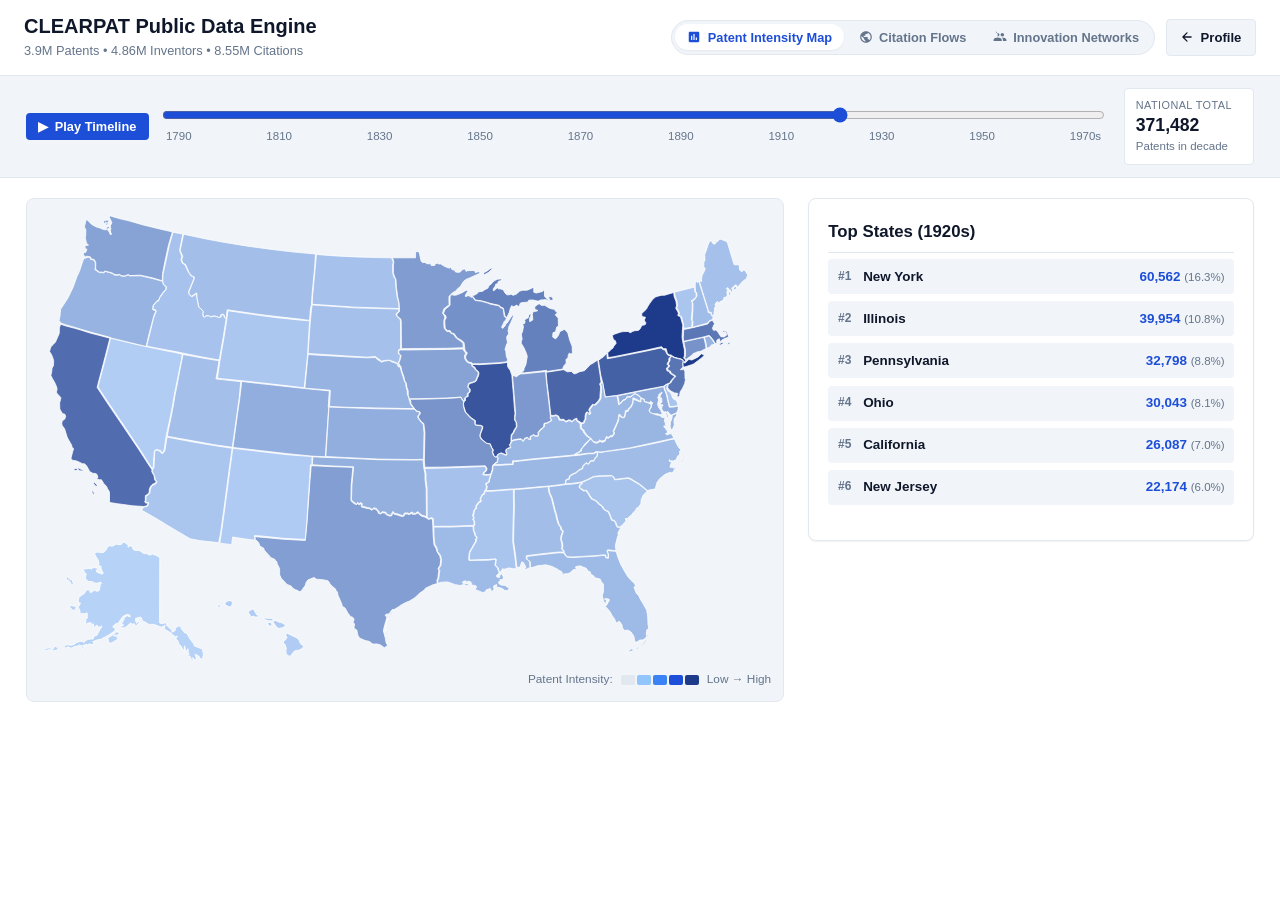
==== commit a9ddd2b8: "Display GitPat category filter pills in a single full-width line spanning over individual project ti" ====
--- a/clearpat.html
+++ b/clearpat.html
@@ -5,7 +5,7 @@
   <meta name="viewport" content="width=device-width, initial-scale=1.0">
   <title>CLEARPAT Historical USPTO Data Engine | Dr. Sergio Gabriel Petralia</title>
   <meta name="description" content="Dedicated fullscreen public data engine exploring 3.9M USPTO patents, 4.86M inventors, and 8.55M citation flows across 185 years of American technological history.">
-  <link rel="stylesheet" href="style.css?v=20260930b">
+  <link rel="stylesheet" href="style.css?v=20261001_v6">
   <link rel="preconnect" href="https://fonts.googleapis.com">
   <link rel="preconnect" href="https://fonts.gstatic.com" crossorigin>
   <link href="https://fonts.googleapis.com/css2?family=Plus+Jakarta+Sans:wght@400;500;600;700;800&family=Space+Grotesk:wght@500;700&family=JetBrains+Mono:wght@400;500&display=swap" rel="stylesheet">
@@ -114,8 +114,8 @@
         <div id="networks-controls" class="control-panel-inner" style="display: none;">
           
           <div class="network-decade-bar">
-            <div class="network-decade-slider-wrap">
-                            <input type="range" id="net-decade-slider" min="0" max="14" value="9" step="1" oninput="onNetDecadeSlider(this.value)">
+                        <div class="network-decade-slider-wrap">
+              <input type="range" id="net-decade-slider" min="0" max="14" value="9" step="1" oninput="onNetDecadeSlider(this.value)">
               <div class="net-decade-ticks">
                 <span style="left: 0%;">Pre-1836</span>
                 <span style="left: 7.14%;">1840s</span>
@@ -261,7 +261,7 @@
 
     </div>
 
-  <script src="clearpat_data.js"></script>
-  <script src="script.js"></script>
+  <script src="clearpat_data.js?v=20261001_v6"></script>
+  <script src="script.js?v=20261001_v6"></script>
 </body>
 </html>
--- a/style.css
+++ b/style.css
@@ -3191,10 +3191,33 @@
   border: 1px solid var(--border-light);
 }
 
+.gitpat-projects-cat-bar {
+  grid-column: 1 / -1;
+  width: 100%;
+  background: transparent !important;
+  border: none !important;
+  padding: 0 0 0.35rem 0 !important;
+  margin: 0 !important;
+}
+
+.gitpat-stage.mode-projects {
+  row-gap: 0.75rem !important;
+  column-gap: 1.5rem !important;
+}
+
 .gitpat-cat-pills {
   display: flex;
-  flex-wrap: wrap;
-  gap: 0.35rem;
+  flex-wrap: nowrap;
+  gap: 0.45rem;
+  overflow-x: auto;
+  white-space: nowrap;
+  scrollbar-width: none;
+  -webkit-overflow-scrolling: touch;
+  width: 100%;
+  padding-bottom: 2px;
+}
+.gitpat-cat-pills::-webkit-scrollbar {
+  display: none;
 }
 
 .gitpat-inv-firm-pills {
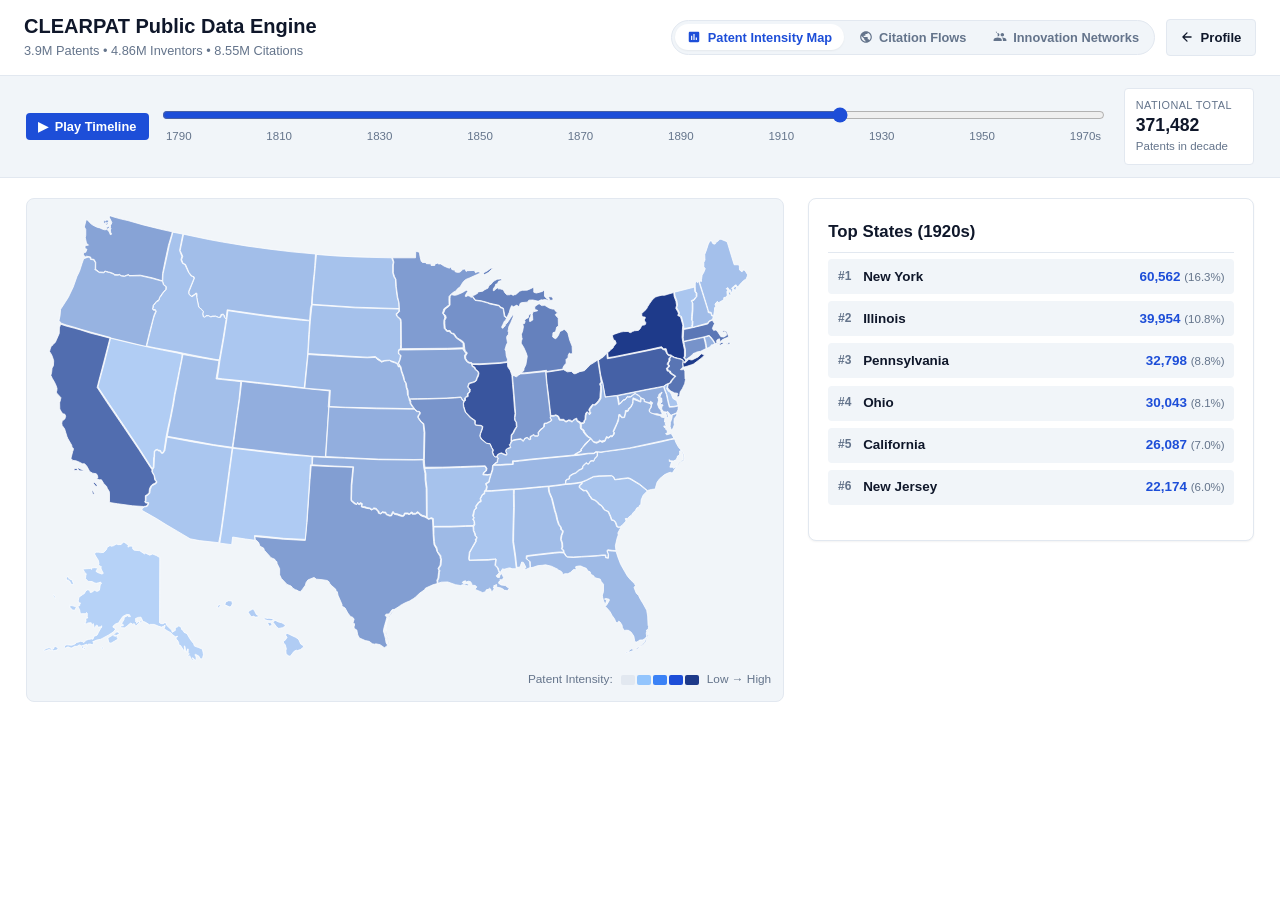
==== commit fb3d6a6a: "Rename GitPat tab 2 to Corporate OSS & Patents" ====
--- a/clearpat.html
+++ b/clearpat.html
@@ -5,7 +5,7 @@
   <meta name="viewport" content="width=device-width, initial-scale=1.0">
   <title>CLEARPAT Historical USPTO Data Engine | Dr. Sergio Gabriel Petralia</title>
   <meta name="description" content="Dedicated fullscreen public data engine exploring 3.9M USPTO patents, 4.86M inventors, and 8.55M citation flows across 185 years of American technological history.">
-  <link rel="stylesheet" href="style.css?v=20261001_v6">
+  <link rel="stylesheet" href="style.css?v=20261001_v7">
   <link rel="preconnect" href="https://fonts.googleapis.com">
   <link rel="preconnect" href="https://fonts.gstatic.com" crossorigin>
   <link href="https://fonts.googleapis.com/css2?family=Plus+Jakarta+Sans:wght@400;500;600;700;800&family=Space+Grotesk:wght@500;700&family=JetBrains+Mono:wght@400;500&display=swap" rel="stylesheet">
@@ -261,7 +261,7 @@
 
     </div>
 
-  <script src="clearpat_data.js?v=20261001_v6"></script>
-  <script src="script.js?v=20261001_v6"></script>
+  <script src="clearpat_data.js?v=20261001_v7"></script>
+  <script src="script.js?v=20261001_v7"></script>
 </body>
 </html>
--- a/style.css
+++ b/style.css
@@ -3738,7 +3738,7 @@
 
 
 
-/* Tab 2: Patenting & Contributing Layout */
+/* Tab 2: Corporate OSS & Patents Layout */
 .gitpat-stage.mode-firms {
   grid-template-columns: 280px 1fr !important;
   gap: 1.25rem !important;
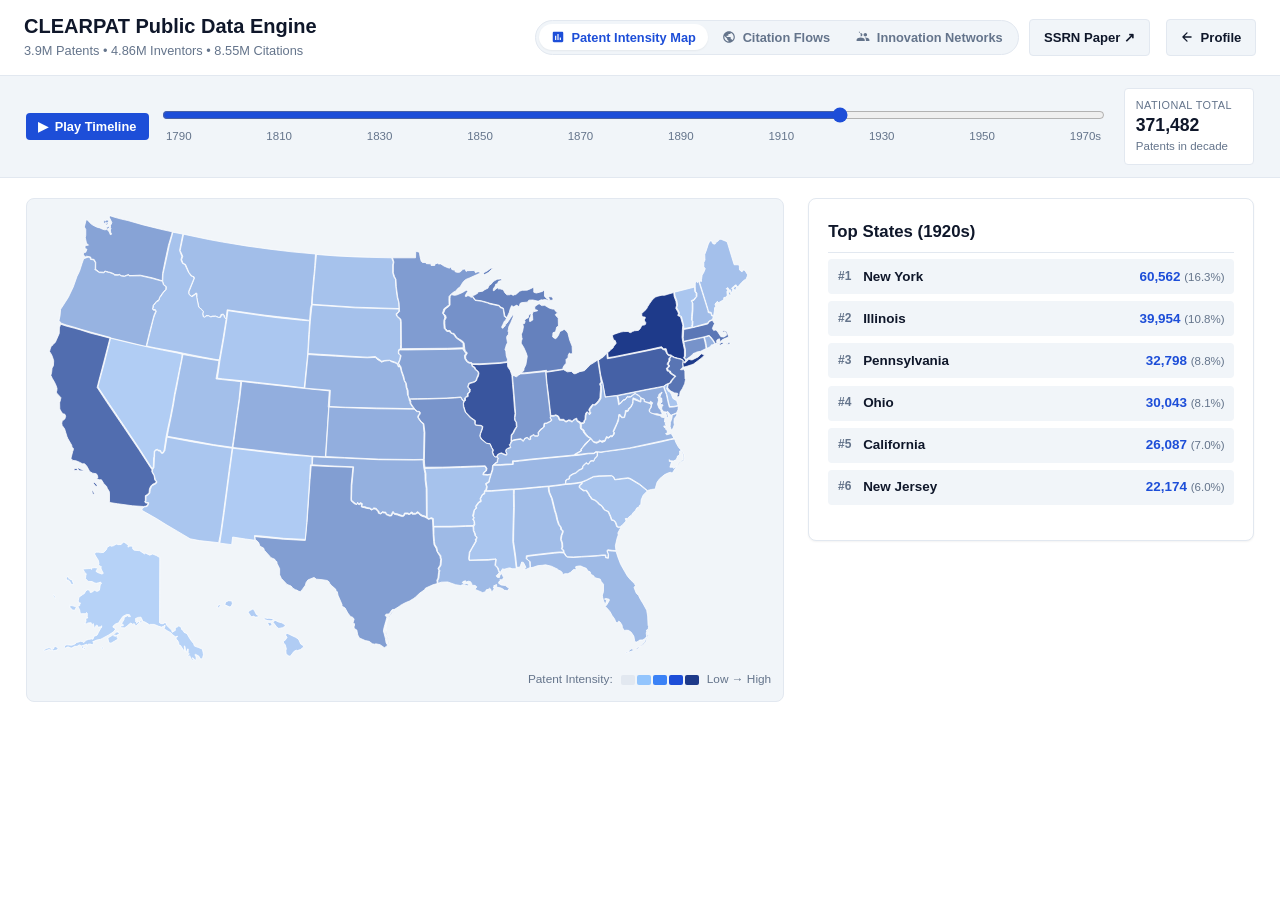
==== commit 1528b1dd: "Add CLEARPAT SSRN working paper link (doi:10.2139/ssrn.7583181) to website" ====
--- a/clearpat.html
+++ b/clearpat.html
@@ -5,7 +5,7 @@
   <meta name="viewport" content="width=device-width, initial-scale=1.0">
   <title>CLEARPAT Historical USPTO Data Engine | Dr. Sergio Gabriel Petralia</title>
   <meta name="description" content="Dedicated fullscreen public data engine exploring 3.9M USPTO patents, 4.86M inventors, and 8.55M citation flows across 185 years of American technological history.">
-  <link rel="stylesheet" href="style.css?v=20261001_v7">
+  <link rel="stylesheet" href="style.css?v=20261010_v1">
   <link rel="preconnect" href="https://fonts.googleapis.com">
   <link rel="preconnect" href="https://fonts.gstatic.com" crossorigin>
   <link href="https://fonts.googleapis.com/css2?family=Plus+Jakarta+Sans:wght@400;500;600;700;800&family=Space+Grotesk:wght@500;700&family=JetBrains+Mono:wght@400;500&display=swap" rel="stylesheet">
@@ -36,6 +36,9 @@
               Innovation Networks
             </button>
           </div>
+          <a href="https://doi.org/10.2139/ssrn.7583181" target="_blank" rel="noopener noreferrer" class="btn-back-home" style="margin-right: 0.35rem;" title="Read SSRN Working Paper">
+            SSRN Paper ↗
+          </a>
           <a href="index.html" class="btn-back-home" title="Return to Sergio Gabriel Petralia Academic Website">
             <svg viewBox="0 0 24 24" width="14" height="14" fill="none" stroke="currentColor" stroke-width="2.2" stroke-linecap="round" stroke-linejoin="round">
               <path d="M19 12H5M12 19l-7-7 7-7"/>
@@ -261,7 +264,7 @@
 
     </div>
 
-  <script src="clearpat_data.js?v=20261001_v7"></script>
-  <script src="script.js?v=20261001_v7"></script>
+  <script src="clearpat_data.js?v=20261010_v1"></script>
+  <script src="script.js?v=20261010_v1"></script>
 </body>
 </html>
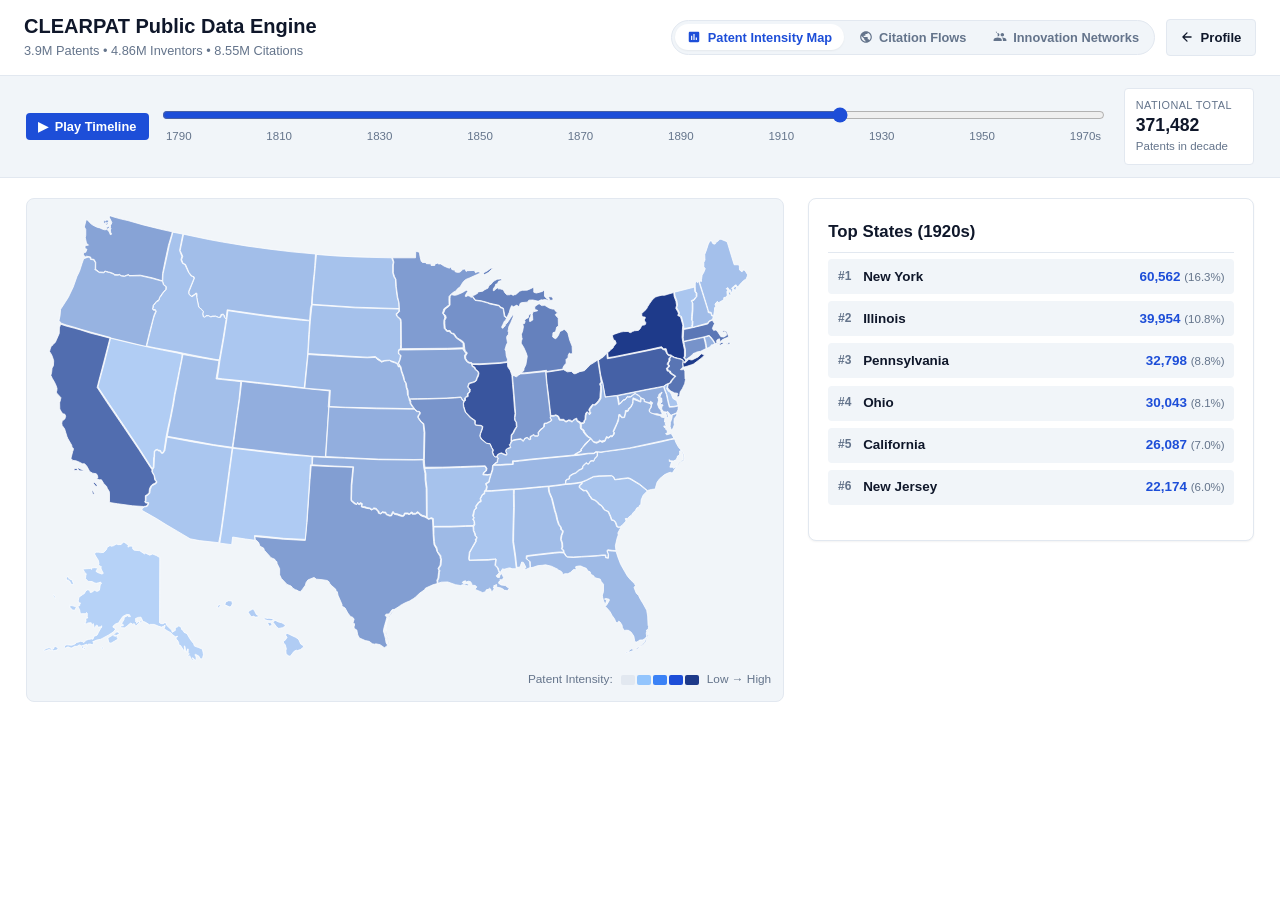
==== commit 029a6f23: "Standardize CLEARPAT dataset link to Documentation format and clean header" ====
--- a/clearpat.html
+++ b/clearpat.html
@@ -36,9 +36,6 @@
               Innovation Networks
             </button>
           </div>
-          <a href="https://doi.org/10.2139/ssrn.7583181" target="_blank" rel="noopener noreferrer" class="btn-back-home" style="margin-right: 0.35rem;" title="Read SSRN Working Paper">
-            SSRN Paper ↗
-          </a>
           <a href="index.html" class="btn-back-home" title="Return to Sergio Gabriel Petralia Academic Website">
             <svg viewBox="0 0 24 24" width="14" height="14" fill="none" stroke="currentColor" stroke-width="2.2" stroke-linecap="round" stroke-linejoin="round">
               <path d="M19 12H5M12 19l-7-7 7-7"/>
